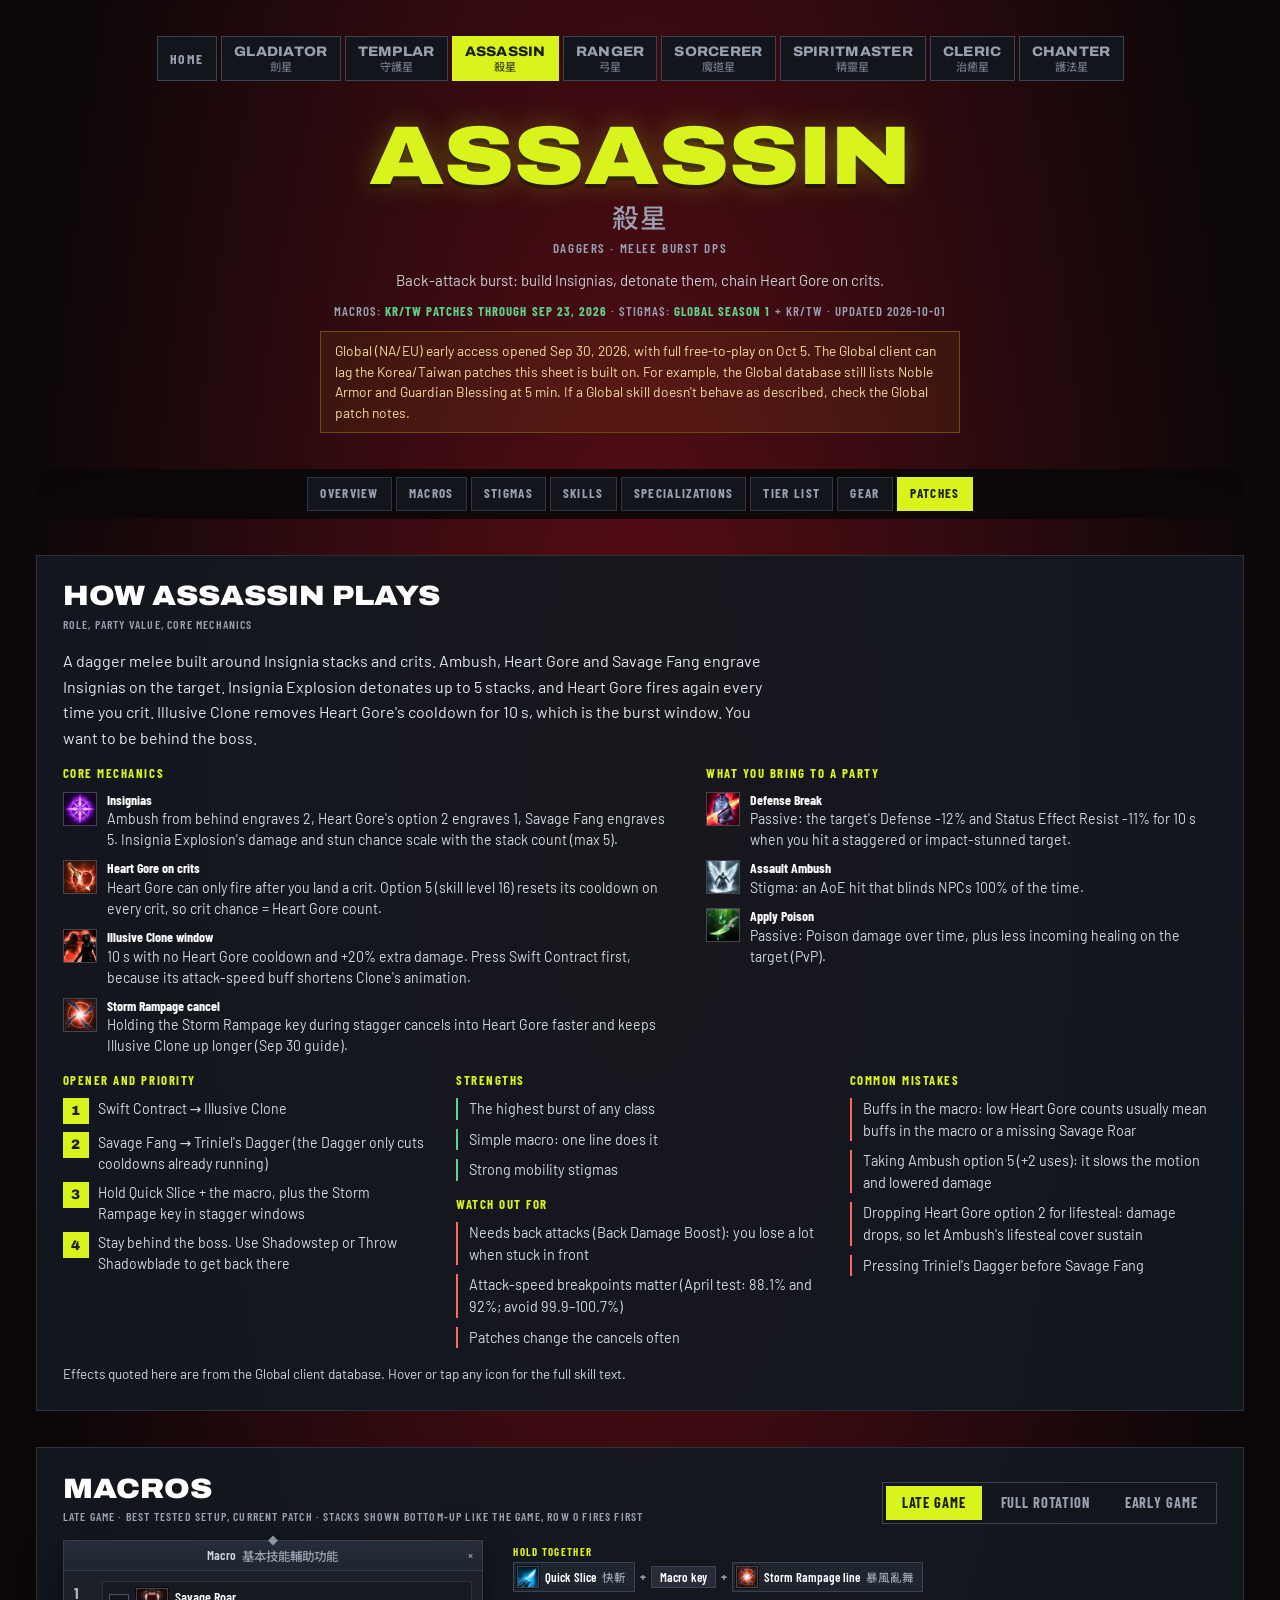
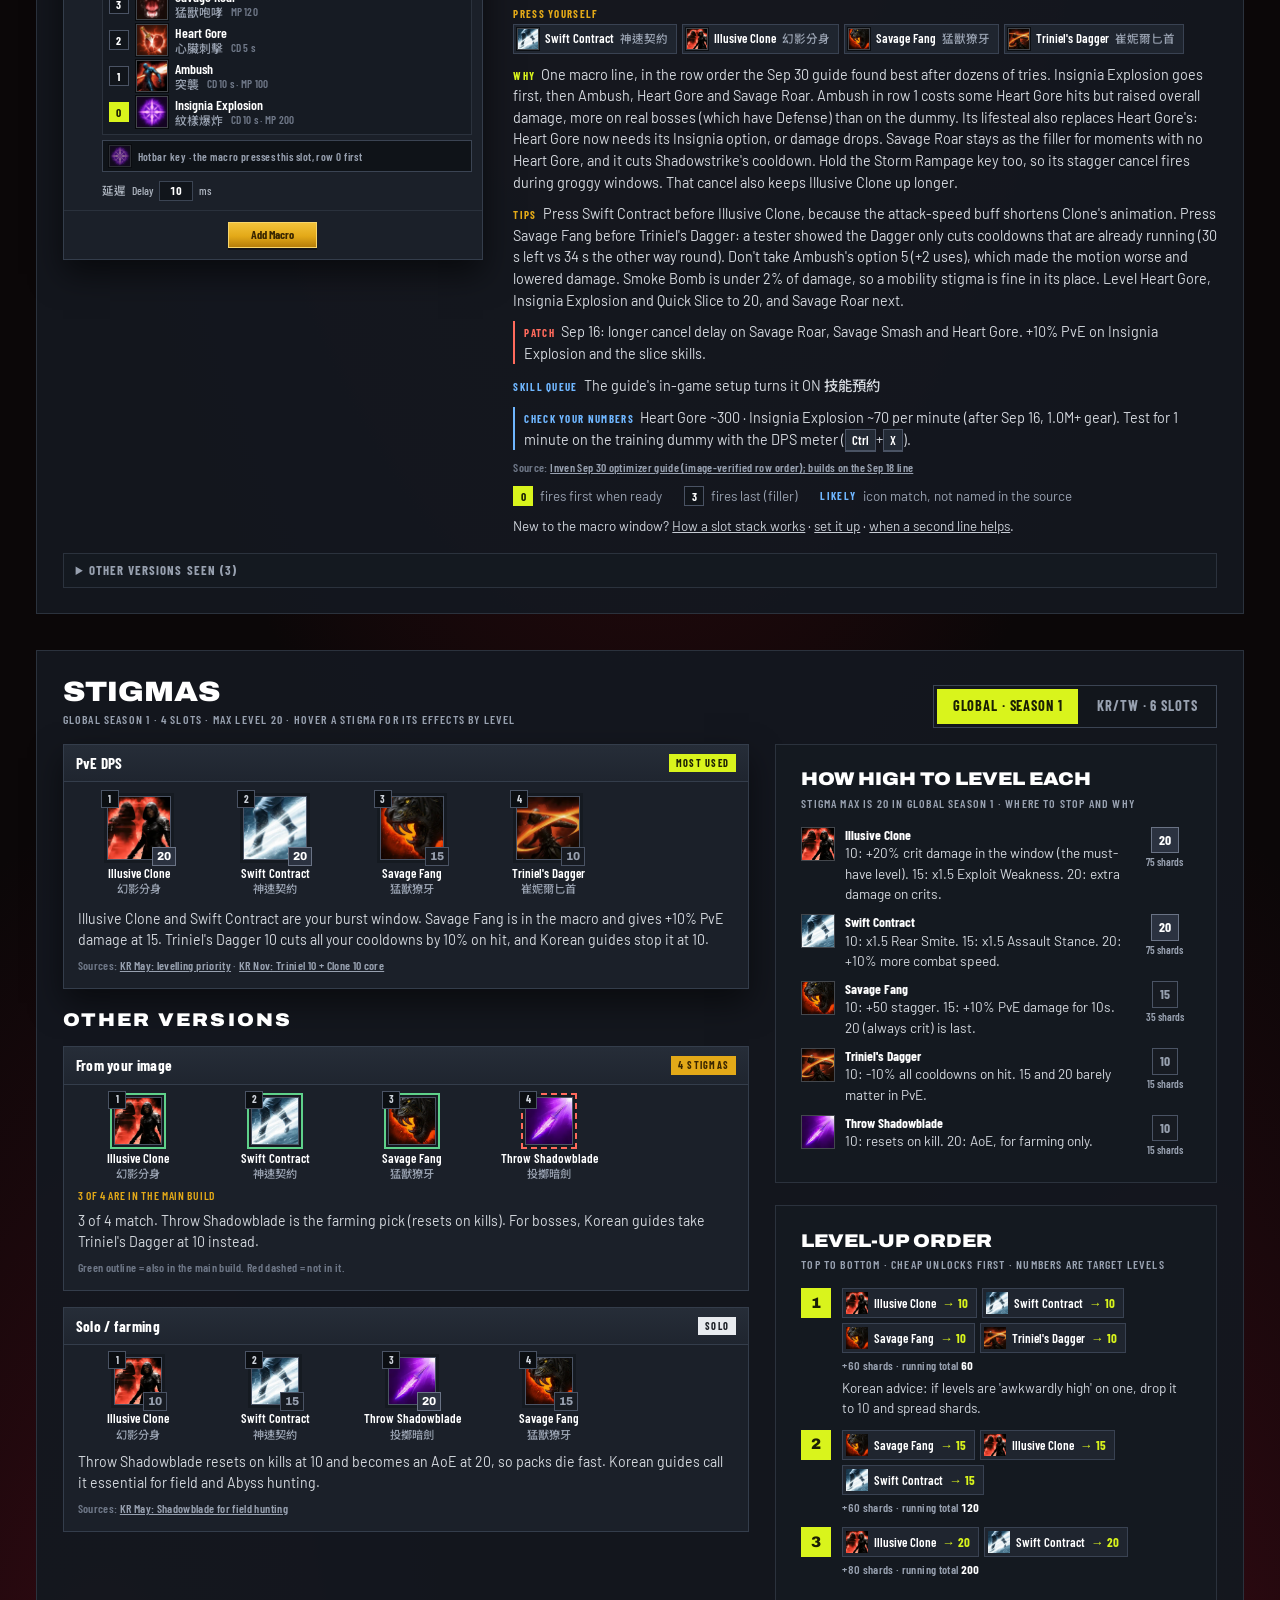
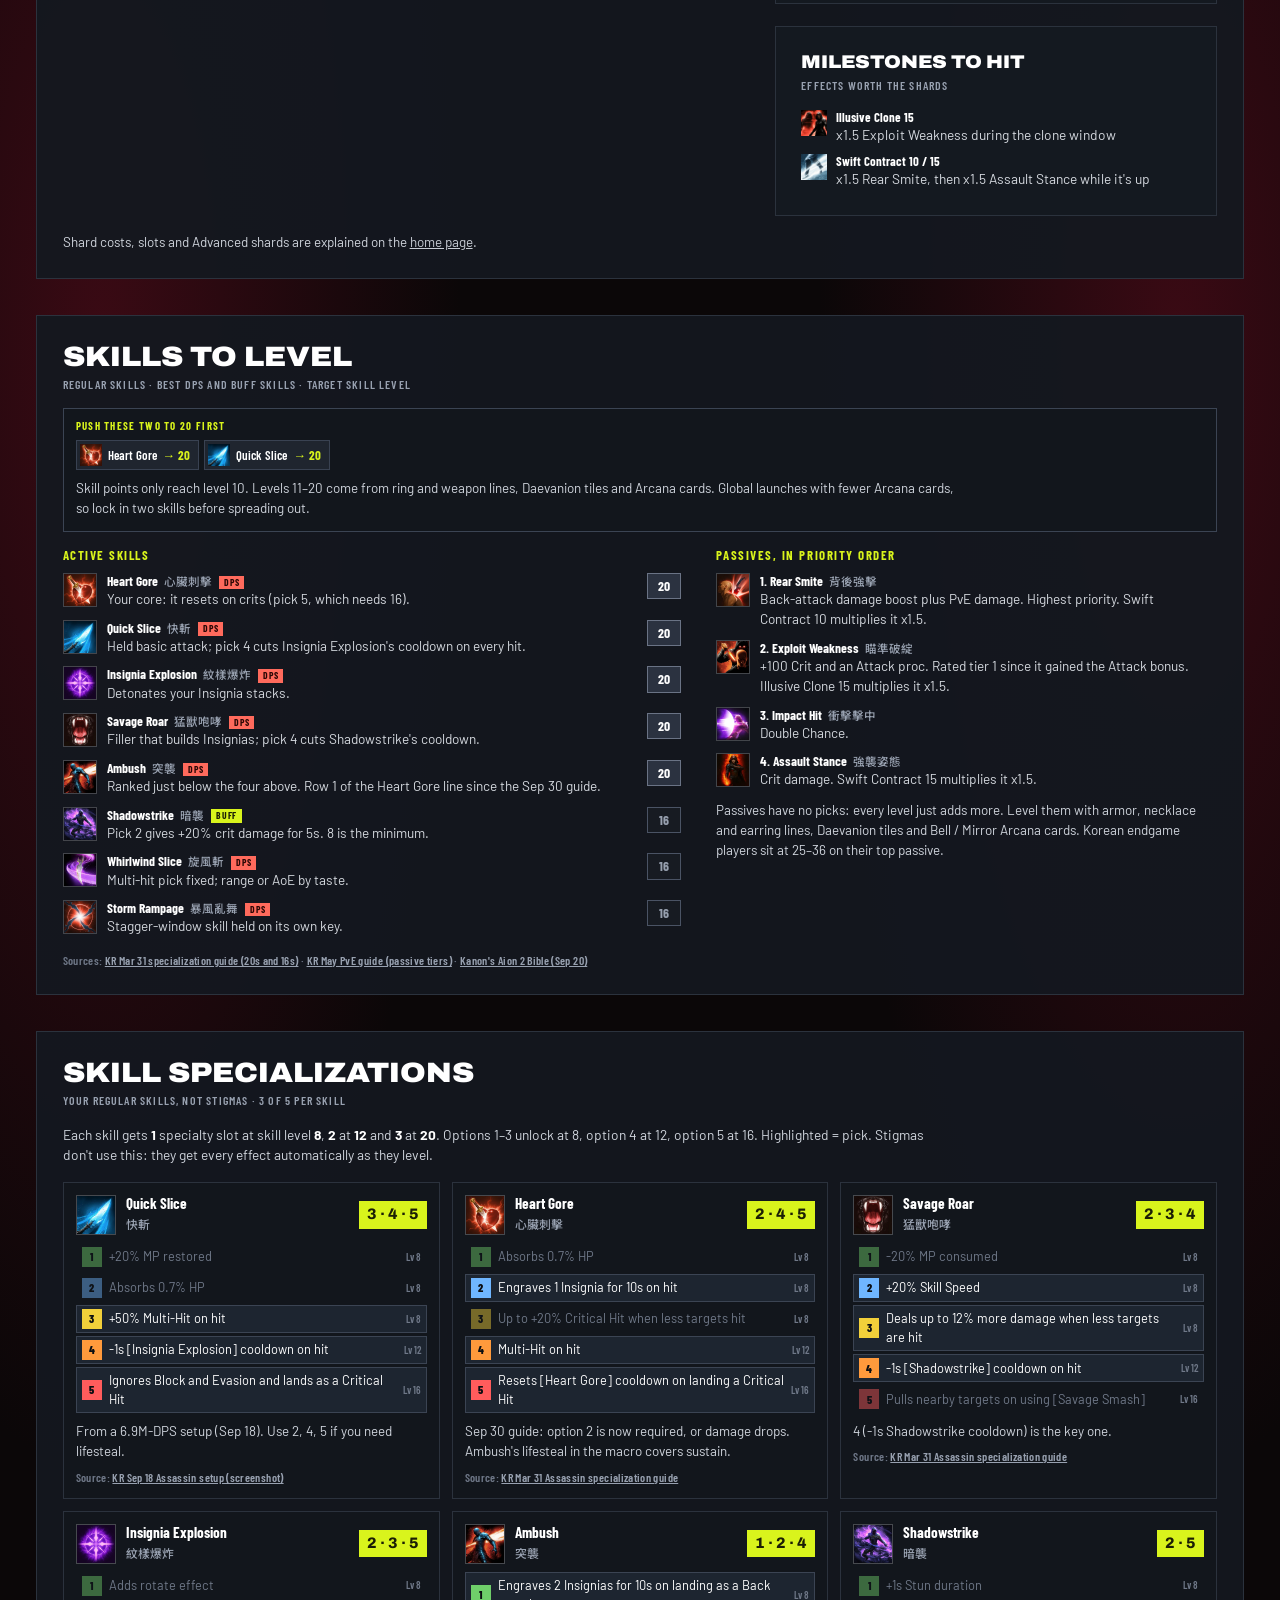
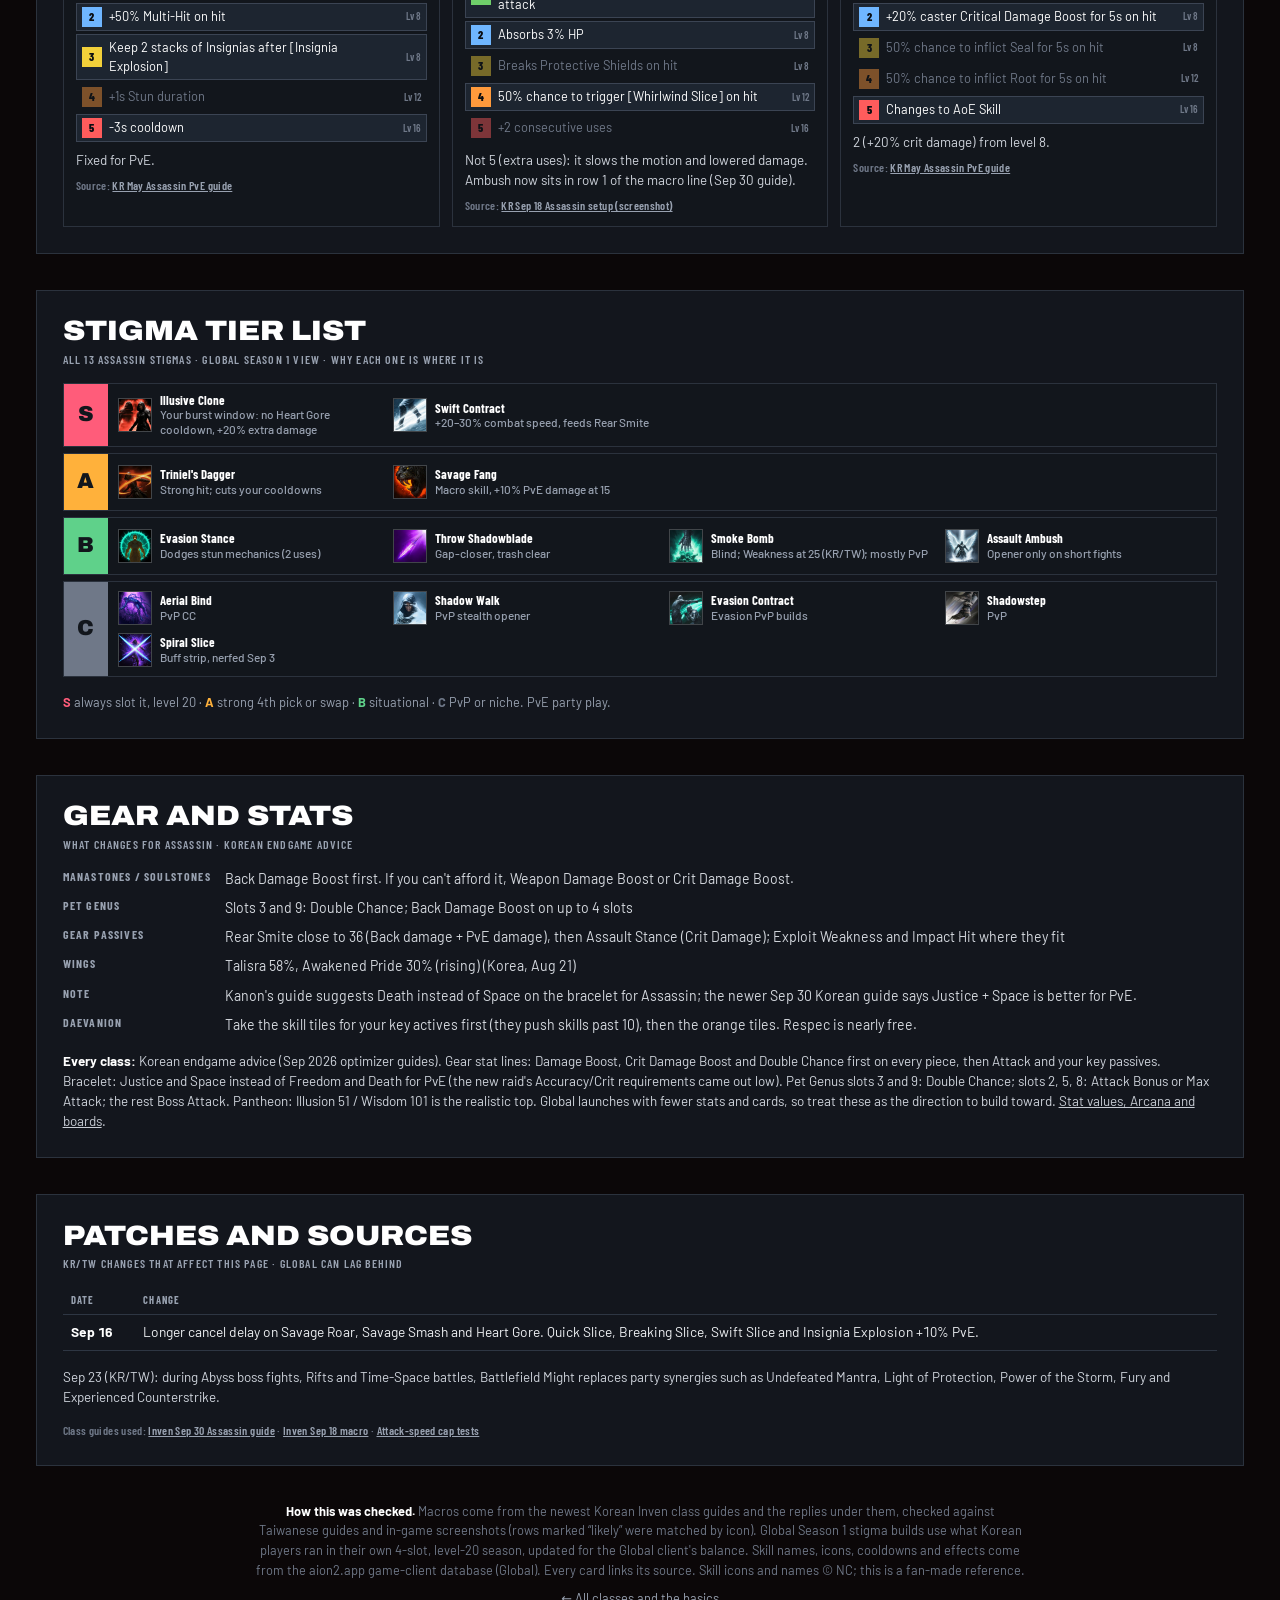
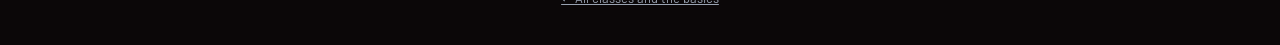
==== assassin.html @ 36719ab0 "One page per class; Sorcerer/Gladiator/Assassin macro rework - Replace the separate Macros and Stigm" ====
<!doctype html>
<html lang="en">
<head>
<meta charset="utf-8">
<meta name="viewport" content="width=device-width, initial-scale=1, viewport-fit=cover">
<title>Assassin · Aion 2 Class Guide</title>
<meta name="description" content="Aion 2 Assassin (殺星): Back-attack burst: build Insignias, detonate them, chain Heart Gore on crits. Macros, Global Season 1 stigmas, skill levels, specializations, gear and patches.">
<link rel="preconnect" href="https://fonts.googleapis.com">
<link rel="preconnect" href="https://fonts.gstatic.com" crossorigin>
<link rel="stylesheet" href="https://fonts.googleapis.com/css2?family=Archivo:wdth,wght@62..125,500..900&family=Barlow:wght@400;500;600;700&family=Barlow+Condensed:wght@500;600;700&family=Noto+Sans+TC:wght@500;700&display=swap">
<link rel="stylesheet" href="site.css">
</head>
<body data-class="assassin" data-mode="gl">
<div class="wrap">
<nav class="sitenav" aria-label="Classes">
  <a class="home" href="index.html">Home</a>
  <a href="gladiator.html">Gladiator<small>劍星</small></a>
  <a href="templar.html">Templar<small>守護星</small></a>
  <a href="assassin.html" aria-current="page">Assassin<small>殺星</small></a>
  <a href="ranger.html">Ranger<small>弓星</small></a>
  <a href="sorcerer.html">Sorcerer<small>魔道星</small></a>
  <a href="spiritmaster.html">Spiritmaster<small>精靈星</small></a>
  <a href="cleric.html">Cleric<small>治癒星</small></a>
  <a href="chanter.html">Chanter<small>護法星</small></a>
</nav>

<header>
  <h1 id="h1">Assassin<span class="tc">殺星</span></h1>
  <div class="role" id="role">Daggers · melee burst DPS</div>
  <p class="sub" id="glance">Back-attack burst: build Insignias, detonate them, chain Heart Gore on crits.</p>
  <div class="stamp" id="stamp"></div>
  <p class="notice" id="notice" hidden></p>
</header>

<nav class="secnav" id="secnav" aria-label="On this page">
  <a href="#overview">Overview</a>
  <a href="#macros">Macros</a>
  <a href="#stigmas">Stigmas</a>
  <a href="#skills">Skills</a>
  <a href="#specs">Specializations</a>
  <a href="#tiers">Tier list</a>
  <a href="#gear">Gear</a>
  <a href="#patches">Patches</a>
</nav>

<main id="view" style="display:grid;gap:clamp(22px,3vw,36px)"><p class="loading">Loading Assassin…</p></main>

<footer>
  <p><b style="color:#fff">How this was checked.</b> Macros come from the newest Korean Inven class guides and the replies under them, checked against Taiwanese guides and in-game screenshots (rows marked “likely” were matched by icon). Global Season 1 stigma builds use what Korean players ran in their own 4-slot, level-20 season, updated for the Global client's balance. Skill names, icons, cooldowns and effects come from the aion2.app game-client database (Global). Every card links its source. Skill icons and names © NC; this is a fan-made reference.</p>
  <p><a href="index.html">← All classes and the basics</a></p>
</footer>
</div>
<script src="class.js" charset="utf-8"></script>
</body>
</html>
---- site.css ----
/* Aion 2 Class Guides: shared styles for index.html (home) and the 8 class pages.
   Poster look: neon headline, dark panels, in-game macro / stigma windows. */
:root{
  --ink:#0b0708; --ember:#5a0d16;
  --panel:#1b2029; --panel-2:#232a35; --edge:#343d4b;
  --text:#eef0f3; --muted:#98a1b0; --dim:#6f7888;
  --neon:#d9f41c; --gold:#e3a918; --gold-2:#b67e0a;
  --warn:#ff6a5c; --ok:#5fd18a; --info:#6fb6ff;
  --t-s:#ff5c7a; --t-a:#ffb13b; --t-b:#5fd18a; --t-c:#6f7888;
  --f-display:"Archivo","Arial Black",Impact,sans-serif;
  --f-body:"Barlow","Segoe UI",system-ui,sans-serif;
  --f-ui:"Barlow Condensed","Arial Narrow",sans-serif;
  --f-tc:"Noto Sans TC","Microsoft JhengHei","PingFang TC",sans-serif;
  color-scheme:dark;
}
*{box-sizing:border-box}
html{scroll-padding-top:110px}
body{
  margin:0;
  background:
    radial-gradient(70% 40% at 50% 12%, var(--ember) 0%, transparent 70%),
    radial-gradient(40% 25% at 8% 55%, #3a0a14 0%, transparent 70%),
    radial-gradient(40% 25% at 92% 55%, #3a0a14 0%, transparent 70%),
    var(--ink);
  color:var(--text); font:15px/1.5 var(--f-body);
  padding-block:clamp(14px,3vw,36px); padding-inline:clamp(16px,3vw,36px); min-height:100vh;
}
.wrap{max-width:1400px;margin:0 auto;display:grid;gap:clamp(22px,3vw,36px)}
a{color:#c7ccd4} a:focus-visible,button:focus-visible{outline:2px solid var(--neon);outline-offset:2px}
.tc{font-family:var(--f-tc);font-weight:500}
p{margin:0}

/* ---------- site nav (Home + 8 classes) ---------- */
.sitenav{display:flex;flex-wrap:wrap;justify-content:center;gap:4px}
.sitenav a{display:grid;gap:2px;justify-items:center;text-decoration:none;padding:8px 12px;border:1px solid #3b4453;background:#12161c;color:var(--muted);font:800 .86rem/1 var(--f-display);font-stretch:108%;text-transform:uppercase;letter-spacing:.02em}
.sitenav a small{font:500 .7rem/1 var(--f-tc);color:var(--dim);text-transform:none;letter-spacing:0}
.sitenav a.home{font:700 .86rem/1 var(--f-ui);letter-spacing:.12em;justify-content:center;align-content:center}
.sitenav a[aria-current="page"]{background:var(--neon);color:#1b1f05;border-color:var(--neon)}
.sitenav a[aria-current="page"] small{color:#3d4510}
.sitenav a:hover:not([aria-current]){border-color:#6a7385;color:#fff}
@media (max-width:760px){
  .sitenav{flex-wrap:nowrap;justify-content:flex-start;overflow-x:auto;scrollbar-width:none;margin-inline:-4px;padding-inline:4px}
  .sitenav::-webkit-scrollbar{display:none}
  .sitenav a{flex:none;padding:8px 10px;font-size:.78rem}
  .sitenav a small{display:none}
}

/* ---------- header ---------- */
header{text-align:center;display:grid;gap:12px;justify-items:center}
h1{margin:0;font-family:var(--f-display);font-weight:900;font-stretch:118%;font-size:clamp(2.2rem,7vw,5.2rem);line-height:.95;color:var(--neon);text-transform:uppercase;text-wrap:balance;text-shadow:0 0 28px rgba(217,244,28,.28),0 4px 0 rgba(0,0,0,.55)}
h1 .tc{display:block;margin-top:8px;font-size:.32em;color:var(--muted);text-shadow:none;letter-spacing:.04em}
.sub{margin:0;color:#c9ced6;max-width:76ch;text-wrap:pretty}
.sub b{color:var(--text);font-weight:600}
.role{font:600 .82rem/1.2 var(--f-ui);letter-spacing:.12em;text-transform:uppercase;color:var(--muted)}
.stamp{font:600 .8rem/1.2 var(--f-ui);letter-spacing:.08em;color:var(--muted);text-transform:uppercase}
.stamp b{color:var(--ok)}
.notice{margin:0;max-width:80ch;padding:9px 14px;border:1px solid #6b4b12;background:rgba(227,169,24,.08);color:#f3dca0;font-size:.86rem;text-align:left}
.switch{display:inline-flex;flex-wrap:wrap;justify-content:center;border:1px solid #3b4453;background:#12161c;padding:3px;gap:3px}
.switch button{appearance:none;border:0;background:transparent;color:var(--muted);font:700 .9rem/1 var(--f-ui);letter-spacing:.06em;text-transform:uppercase;padding:10px 16px;cursor:pointer}
.switch button[aria-pressed="true"]{background:var(--neon);color:#1b1f05}

/* ---------- section nav (class pages) ---------- */
.secnav{position:sticky;top:0;z-index:20;display:flex;gap:4px;justify-content:center;flex-wrap:wrap;padding:8px 0;background:linear-gradient(rgba(11,7,8,.97),rgba(11,7,8,.9));backdrop-filter:blur(4px)}
.secnav a{font:700 .82rem/1 var(--f-ui);letter-spacing:.1em;text-transform:uppercase;text-decoration:none;color:var(--muted);padding:9px 12px;border:1px solid #2f3744;background:#12161c}
.secnav a.on{color:#1b1f05;background:var(--neon);border-color:var(--neon)}
.secnav a:hover:not(.on){color:#fff;border-color:#6a7385}
@media (max-width:760px){
  .secnav{flex-wrap:nowrap;justify-content:flex-start;overflow-x:auto;scrollbar-width:none}
  .secnav::-webkit-scrollbar{display:none}
  .secnav a{flex:none;padding:8px 10px;font-size:.74rem}
}

/* ---------- panels ---------- */
.panel{background:rgba(20,24,31,.94);border:1px solid #2b323d;padding:clamp(16px,2vw,26px);display:grid;gap:16px;align-content:start;min-width:0}
.panel h2,.panel h3{margin:0;font-family:var(--f-display);font-weight:900;font-stretch:112%;text-transform:uppercase;line-height:1.05;color:#fff;text-wrap:balance}
.panel h2{font-size:clamp(1.3rem,2.2vw,1.75rem)}
.panel h3{font-size:clamp(1rem,1.5vw,1.15rem)}
.panel h2 small,.panel h3 small{display:block;margin-top:6px;font:600 .74rem/1.3 var(--f-ui);letter-spacing:.1em;color:var(--muted);text-transform:uppercase}
.panel.inset{background:#141920}
.sec-h{display:flex;flex-wrap:wrap;align-items:end;justify-content:space-between;gap:10px 20px}
.k{display:inline-block;font:700 .68rem/1 var(--f-ui);letter-spacing:.12em;text-transform:uppercase;margin-right:6px;color:var(--neon)}
.k.gold{color:var(--gold)} .k.red{color:var(--warn)} .k.blue{color:var(--info)}
h4{margin:0;font:700 .8rem/1.2 var(--f-ui);letter-spacing:.12em;text-transform:uppercase;color:var(--neon)}
.src{font:600 .74rem/1.35 var(--f-ui);letter-spacing:.03em;color:var(--dim)}
.src a{color:var(--muted)}
.snote{margin:0;font-size:.84rem;color:#cfd4dc}
.loading,.err{text-align:center;color:var(--muted);padding:40px 0}
.err{color:var(--warn)}
kbd{font:600 .8rem/1 var(--f-ui);padding:2px 6px;border:1px solid #4a5364;border-bottom-width:2px;background:#232a35;color:#fff;white-space:nowrap}
.path{font:600 .88rem/1.35 var(--f-ui);color:var(--neon)}
ul.facts,ul.rules{margin:0;padding:0;list-style:none;display:grid;gap:9px}
ul.facts li,ul.rules li{padding-left:11px;border-left:2px solid #3a4352}
ul.facts li.warn,ul.rules li.no,ul.rules li.warn{border-left-color:var(--warn)}
ul.facts li.good,ul.rules li.yes{border-left-color:var(--ok)}
ul.facts b,ul.rules b{color:#fff}
.tbl-wrap{overflow-x:auto}
table{width:100%;border-collapse:collapse;font-size:.86rem;font-variant-numeric:tabular-nums}
th,td{text-align:left;padding:7px 8px;border-bottom:1px solid #2e3643;vertical-align:top}
th{font:700 .66rem/1.2 var(--f-ui);letter-spacing:.12em;text-transform:uppercase;color:var(--muted)}
td b{color:#fff}
.cols3{display:grid;grid-template-columns:repeat(3,minmax(0,1fr));gap:clamp(14px,2vw,26px)}
.cols2{display:grid;grid-template-columns:repeat(2,minmax(0,1fr));gap:clamp(14px,2vw,26px)}
@media (max-width:1100px){.cols3,.cols2{grid-template-columns:minmax(0,1fr)}}
.col{display:grid;gap:10px;align-content:start;min-width:0;font-size:.9rem;color:#d4d8de}
.col b{color:#fff}

/* ---------- icons, chips ---------- */
img.ic,.ic{width:32px;height:32px;border:1px solid rgba(255,255,255,.22);box-shadow:0 0 0 1px rgba(0,0,0,.6);background:#0d1117;object-fit:cover;display:block;flex:none}
.ic.sm{width:22px;height:22px}
.ic.none{background:#171b22;border-style:dashed;border-color:#3b4453;box-shadow:none}
.none{display:grid!important;place-items:center;background:#171b22;color:var(--muted);font:800 .9rem/1 var(--f-display)}
.chips,.crow{display:flex;flex-wrap:wrap;gap:5px;align-items:center}
.chip{display:inline-flex;align-items:center;gap:6px;padding:3px 8px 3px 3px;background:#1f252f;border:1px solid #394252;font:600 .8rem/1.1 var(--f-ui);color:#fff}
.chip img,.chip .none,.chip .ic{width:22px;height:22px;flex:none;font-size:.6rem}
.chip .tc{color:var(--muted);font-size:.72rem}
.chip.key{padding:3px 8px;background:#262d38}
.chip .to{color:var(--neon);font-weight:700}
.chip .to.a{color:var(--gold)}
.plus{color:var(--muted);font:700 .85rem/1 var(--f-ui)}

/* ---------- macro window (replica of the in-game window) ---------- */
.legend{display:flex;flex-wrap:wrap;gap:10px 22px;font-size:.84rem;color:var(--muted)}
.legend span{display:inline-flex;align-items:center;gap:7px}
.pr{display:inline-grid;place-items:center;width:20px;height:20px;border:1px solid #4a5364;font:700 .72rem/1 var(--f-ui);font-style:normal;color:#fff;background:#11151b;flex:none}
.pr.p0{background:var(--neon);color:#1b1f05;border-color:var(--neon)}
.mac{display:grid;grid-template-columns:minmax(300px,420px) minmax(0,1fr);gap:clamp(16px,2.4vw,32px);align-items:start}
@media (max-width:900px){.mac{grid-template-columns:minmax(0,1fr)}}
.mac-l{display:grid;gap:12px;min-width:0}
.mw{background:var(--panel);border:1px solid var(--edge);box-shadow:0 14px 30px rgba(0,0,0,.55);min-width:0}
.mw-top{position:relative;display:flex;align-items:center;justify-content:center;gap:6px;padding:8px;border-bottom:1px solid var(--edge);background:linear-gradient(#262d38,#1f252f);font:600 .82rem/1 var(--f-ui);color:#cfd4dc}
.mw-top::before{content:"";position:absolute;top:-4px;left:50%;width:7px;height:7px;background:#8b95a3;transform:translateX(-50%) rotate(45deg)}
.mw-top .tc{font-size:.78rem;color:var(--muted)}
.mw-top .x{position:absolute;right:9px;color:#8a93a1}
.rec{display:inline-block;font:700 .66rem/1 var(--f-ui);letter-spacing:.1em;text-transform:uppercase;color:#1b1f05;background:var(--gold);padding:3px 6px;margin-left:6px;vertical-align:middle}
.rec.full{background:var(--warn);color:#2a0705}
.entry{display:grid;grid-template-columns:20px minmax(0,1fr);gap:8px;padding:10px 10px 9px;border-bottom:1px solid #2a313c}
.entry .n{font:700 1rem/1 var(--f-ui);color:#aeb5c0;padding-top:4px}
.stackwrap{display:grid;gap:5px;min-width:0}
.stack{display:grid;gap:4px;padding:6px;background:#161b23;border:1px solid #2b323d;min-width:0}
.sk{display:grid;grid-template-columns:20px 32px minmax(0,1fr);gap:7px;align-items:center;min-width:0}
.sk .nm{font:600 .86rem/1.15 var(--f-ui);color:#fff;overflow-wrap:anywhere}
.sk .nm small{display:flex;flex-wrap:wrap;gap:0 8px;font:500 .74rem/1.2 var(--f-tc);color:var(--muted)}
.sk .cd{font:600 .7rem/1.3 var(--f-ui);color:var(--dim);letter-spacing:.02em}
.sk.empty .nm{color:var(--dim);font-weight:500}
.flag{font:700 .6rem/1 var(--f-ui);letter-spacing:.08em;color:var(--info);text-transform:uppercase;margin-left:4px}
.keyrow{display:flex;align-items:center;gap:7px;padding:4px 6px;background:#0f1318;border:1px solid #3b4453;font:600 .7rem/1.2 var(--f-ui);letter-spacing:.04em;color:var(--muted)}
.keyrow .ic{opacity:.55}
.keyrow.again{padding:7px 8px;background:#161b23;border-color:#2b323d;color:#cfd4dc;font-size:.78rem}
.keyrow.again .ic{opacity:1}
.keyrow.again b{color:#fff}
.delay{display:flex;align-items:center;gap:6px;margin-top:4px;font:500 .72rem/1 var(--f-ui);color:#aeb5c0}
.delay b{display:inline-block;min-width:34px;padding:3px 4px;background:#11151b;border:1px solid #3b4453;color:#fff;text-align:center;font-variant-numeric:tabular-nums}
.add{margin:11px auto;display:block;width:max-content;padding:6px 22px;background:linear-gradient(#f2c23a,var(--gold) 55%,var(--gold-2));color:#3a2600;font:700 .74rem/1 var(--f-ui);border:1px solid #f7d56b;box-shadow:0 2px 0 rgba(0,0,0,.4)}
.keys{display:grid;gap:8px;padding:10px;background:rgba(15,19,24,.9);border:1px solid #2b323d}
.keys-h{font:700 .72rem/1 var(--f-ui);letter-spacing:.12em;text-transform:uppercase;color:var(--muted)}
.extra{display:grid;gap:6px}
.notes{display:grid;gap:10px;font-size:.9rem;line-height:1.5;color:#d4d8de;align-content:start;min-width:0}
.notes .loss,.notes .patch{border-left:2px solid var(--warn);padding-left:9px}
.notes .check{border-left:2px solid var(--info);padding-left:9px}
details{border:1px solid #2b323d;background:#141920}
details summary{cursor:pointer;padding:9px 12px;font:700 .8rem/1.2 var(--f-ui);letter-spacing:.08em;text-transform:uppercase;color:var(--muted)}
details[open] summary{border-bottom:1px solid #2b323d}
details .inner{padding:12px;display:grid;gap:16px;font-size:.86rem;color:#cfd4dc}
.alts{display:grid;grid-template-columns:repeat(auto-fill,minmax(320px,1fr));gap:18px}
.alt{display:grid;gap:8px;align-content:start}
.alt>b{font:700 .92rem/1.2 var(--f-ui);color:#fff}
.alt p{color:#cfd4dc}
.alt .mw{box-shadow:none}

/* ---------- class overview ---------- */
.ov{display:grid;grid-template-columns:minmax(0,1.2fr) minmax(0,1fr);gap:clamp(16px,2.4vw,30px)}
@media (max-width:1000px){.ov{grid-template-columns:minmax(0,1fr)}}
.ov-sum{font-size:1rem;line-height:1.6;color:#e2e5ea;max-width:80ch}
ul.brings,ul.core{margin:0;padding:0;list-style:none;display:grid;gap:10px}
ul.brings li,ul.core li{display:grid;grid-template-columns:34px minmax(0,1fr);gap:10px;align-items:start;font-size:.88rem;color:#d4d8de}
ul.brings img,ul.brings .none,ul.core img,ul.core .none{width:34px;height:34px;border:1px solid rgba(255,255,255,.2)}
ul.brings b,ul.core b{display:block;font:700 .86rem/1.2 var(--f-ui);color:#fff}
ol.open{margin:0;padding:0;list-style:none;display:grid;gap:8px;counter-reset:o}
ol.open li{display:grid;grid-template-columns:26px minmax(0,1fr);gap:9px;counter-increment:o;font-size:.88rem;color:#d4d8de;align-items:start}
ol.open li::before{content:counter(o);display:grid;place-items:center;width:26px;height:26px;background:var(--neon);color:#1b1f05;font:900 .85rem/1 var(--f-display)}
.pros{display:grid;grid-template-columns:repeat(2,minmax(0,1fr));gap:12px}
@media (max-width:620px){.pros{grid-template-columns:minmax(0,1fr)}}
.gear dl{margin:0;display:grid;grid-template-columns:max-content minmax(0,1fr);gap:8px 14px;font-size:.88rem}
.gear dt{font:700 .74rem/1.4 var(--f-ui);letter-spacing:.1em;text-transform:uppercase;color:var(--muted)}
.gear dd{margin:0;color:#d4d8de}
@media (max-width:620px){.gear dl{grid-template-columns:minmax(0,1fr)}.gear dd{margin-bottom:6px}}

/* ---------- stigma window ---------- */
.cls-grid{display:grid;grid-template-columns:minmax(0,1.55fr) minmax(0,1fr);gap:clamp(16px,2vw,26px);align-items:start}
@media (max-width:1100px){.cls-grid{grid-template-columns:minmax(0,1fr)}}
.stk{display:grid;gap:clamp(16px,2vw,22px);min-width:0}
.sw{background:var(--panel);border:1px solid var(--edge);box-shadow:0 14px 30px rgba(0,0,0,.5)}
.sw-top{position:relative;display:flex;align-items:center;justify-content:space-between;gap:10px;padding:9px 12px;border-bottom:1px solid var(--edge);background:linear-gradient(#262d38,#1f252f)}
.sw-title{font:700 .95rem/1.1 var(--f-ui);color:#fff;letter-spacing:.02em}
.tag{font:700 .64rem/1 var(--f-ui);letter-spacing:.12em;text-transform:uppercase;padding:4px 7px;background:#2c3441;color:#cfd4dc;white-space:nowrap}
.tag.main{background:var(--neon);color:#1b1f05}
.tag.tank{background:#6fb6ff;color:#06203a}
.tag.heal{background:var(--ok);color:#06240f}
.tag.raid{background:var(--warn);color:#2a0705}
.tag.pvp{background:#b18cff;color:#1d0d3a}
.tag.solo{background:#e8ebef;color:#1b1f25}
.tag.img{background:var(--gold);color:#3a2600}
.slots{display:grid;grid-template-columns:repeat(6,minmax(0,1fr));gap:10px;padding:14px 12px 12px}
.sw.small .slots{gap:8px;padding:12px 10px 10px}
.slots.n4{grid-template-columns:repeat(4,minmax(0,1fr));max-width:560px}
.slots.n5{grid-template-columns:repeat(5,minmax(0,1fr))}
@media (max-width:620px){.slots{grid-template-columns:repeat(3,minmax(0,1fr))}.slots.n4{grid-template-columns:repeat(4,minmax(0,1fr))}.slots.n5{grid-template-columns:repeat(3,minmax(0,1fr))}}
.slot{position:relative;display:grid;justify-items:center;gap:6px;text-align:center;min-width:0}
.slot .frame{position:relative;width:100%;max-width:64px;aspect-ratio:1;border:1px solid #4a5364;background:#0d1117;box-shadow:inset 0 0 0 1px rgba(0,0,0,.6),0 0 0 3px #151a21}
.sw.small .slot .frame{max-width:48px}
.slot .frame img,.slot .frame .none{display:block;width:100%;height:100%;object-fit:cover}
.slot .no{position:absolute;top:-7px;left:-7px;width:18px;height:18px;display:grid;place-items:center;background:#0b0e12;border:1px solid #4a5364;font:700 .66rem/1 var(--f-ui);font-style:normal;color:#cfd4dc}
.lvb{position:absolute;right:-6px;bottom:-7px;min-width:24px;padding:3px 4px;font:800 .72rem/1 var(--f-display);text-align:center;background:#232a35;color:#fff;border:1px solid #4a5364}
.lvb.l25{background:linear-gradient(#f2c23a,var(--gold) 55%,var(--gold-2));color:#2c1c00;border-color:#f7d56b}
.lvb.l2x{background:#3a3217;color:#f3dca0;border-color:#8a7426}
.lvb.l20{background:#2b3240;color:#fff;border-color:#6a7385}
.lvb.lo{background:#171b22;color:var(--muted)}
.slot .nm{font:600 .8rem/1.12 var(--f-ui);color:#fff;overflow-wrap:break-word;hyphens:auto;max-width:100%}
.slot .nm small{display:block;margin-top:2px;font:500 .7rem/1.2 var(--f-tc);color:var(--muted)}
.sw-body{padding:0 14px 14px;display:grid;gap:8px;font-size:.88rem;color:#d4d8de}
.variants{display:grid;gap:clamp(12px,1.6vw,16px)}
.vh{margin:4px 0 -4px;font:700 .8rem/1.2 var(--f-ui);letter-spacing:.12em;text-transform:uppercase;color:var(--muted)}
.variants .sw{box-shadow:none}
.match{font:600 .72rem/1 var(--f-ui);letter-spacing:.06em;text-transform:uppercase}
.slot.miss .frame{outline:2px dashed var(--warn);outline-offset:2px}
.slot.hit .frame{outline:2px solid var(--ok);outline-offset:2px}
body[data-mode="gl"] .kr-only,body[data-mode="kr"] .gl-only{display:none}

/* level-up order */
ol.prio{margin:0;padding:0;list-style:none;display:grid;gap:12px;counter-reset:p}
ol.prio li{display:grid;grid-template-columns:30px minmax(0,1fr);gap:11px;counter-increment:p}
ol.prio li::before{content:counter(p);display:grid;place-items:center;width:30px;height:30px;background:var(--neon);color:#1b1f05;font:900 .95rem/1 var(--f-display)}
ol.prio li.adv::before{background:var(--gold);color:#2c1c00}
.cost{margin-top:5px;font:600 .74rem/1.3 var(--f-ui);letter-spacing:.03em;color:var(--muted);font-variant-numeric:tabular-nums}
.cost b{color:#fff}
.pnote{margin:4px 0 0;font-size:.84rem;color:#cfd4dc}
ul.ms{margin:0;padding:0;list-style:none;display:grid;gap:8px}
ul.ms li{display:grid;grid-template-columns:26px minmax(0,1fr);gap:9px;align-items:start;font-size:.86rem;color:#d4d8de}
ul.ms img,ul.ms .none{width:26px;height:26px}
ul.ms b{display:block;font:700 .8rem/1.2 var(--f-ui);color:#fff}
ul.lvl{margin:0;padding:0;list-style:none;display:grid;gap:10px}
ul.lvl li{display:grid;grid-template-columns:34px minmax(0,1fr) auto;gap:10px;align-items:start;font-size:.85rem;color:#d4d8de}
ul.lvl img,ul.lvl .none{width:34px;height:34px;border:1px solid rgba(255,255,255,.2)}
ul.lvl b{display:block;font:700 .84rem/1.2 var(--f-ui);color:#fff}
ul.lvl .lt{display:grid;justify-items:center;gap:4px;min-width:52px}
ul.lvl .lt .lvb{position:static;font-size:.85rem;padding:4px 7px}
ul.lvl .lt small{font:600 .68rem/1 var(--f-ui);color:var(--muted);white-space:nowrap}

/* tier list */
.tiers{display:grid;gap:6px}
.tier{display:grid;grid-template-columns:44px minmax(0,1fr);background:#12161c;border:1px solid #2b323d;min-height:58px}
.tier>b{display:grid;place-items:center;font:900 1.35rem/1 var(--f-display);color:#12161c}
.tier.S>b{background:var(--t-s)} .tier.A>b{background:var(--t-a)} .tier.B>b{background:var(--t-b)} .tier.C>b{background:var(--t-c)}
.tier .items{display:grid;grid-template-columns:repeat(auto-fill,minmax(250px,1fr));gap:8px 14px;padding:9px 10px}
.ti{display:grid;grid-template-columns:34px minmax(0,1fr);gap:8px;align-items:center}
.ti img,.ti .none{width:34px;height:34px;border:1px solid rgba(255,255,255,.2)}
.ti .t{font:700 .8rem/1.1 var(--f-ui);color:#fff}
.ti .t small{display:block;font:500 .74rem/1.25 var(--f-body);color:var(--muted)}
.tier-key{font-size:.8rem;color:var(--muted);margin:0}

/* specializations */
.spec-rule{margin:0;font-size:.86rem;color:#cfd4dc;max-width:110ch}
.spec-rule b{color:#fff}
.specs{display:grid;grid-template-columns:repeat(auto-fill,minmax(320px,1fr));gap:12px}
.spec{background:#12161c;border:1px solid #2b323d;padding:12px;display:grid;gap:8px;align-content:start}
.spec-h{display:grid;grid-template-columns:40px minmax(0,1fr) auto;gap:10px;align-items:center}
.spec-h img,.spec-h .none{width:40px;height:40px;border:1px solid rgba(255,255,255,.22)}
.spec-h b{display:block;font:700 .95rem/1.1 var(--f-ui);color:#fff}
.spec-h small{font:500 .74rem/1.2 var(--f-tc);color:var(--muted)}
.spec-h .pick{font:800 .95rem/1 var(--f-display);color:#1b1f05;background:var(--neon);padding:6px 8px;white-space:nowrap}
ol.opts{margin:0;padding:0;list-style:none;display:grid;gap:3px}
ol.opts li{display:grid;grid-template-columns:20px minmax(0,1fr) auto;gap:7px;align-items:center;font-size:.8rem;color:var(--dim);padding:3px 5px;border:1px solid transparent}
ol.opts li i{display:grid;place-items:center;width:20px;height:20px;font:800 .72rem/1 var(--f-ui);font-style:normal;color:#0b0e12;opacity:.45}
ol.opts li small{font:600 .66rem/1 var(--f-ui);color:var(--dim)}
ol.opts li.on{color:#fff;background:#1d2530;border-color:#3b4453}
ol.opts li.on i{opacity:1}
ol.opts li.o1 i{background:#6fcf6a} ol.opts li.o2 i{background:#6fb6ff} ol.opts li.o3 i{background:#f2d03a} ol.opts li.o4 i{background:#ff9a3c} ol.opts li.o5 i{background:#ff5c5c}
.u20{margin:0;font-size:.8rem;color:var(--muted)} .u20 b{color:#fff}

/* skills to level */
.first2{display:grid;gap:8px;padding:12px;border:1px solid #3b4453;background:#12161c}
.first2 p{font-size:.84rem;color:#cfd4dc;max-width:110ch}
.skl-grid{display:grid;grid-template-columns:minmax(0,1.25fr) minmax(0,1fr);gap:clamp(14px,2vw,26px)}
@media (max-width:1000px){.skl-grid{grid-template-columns:minmax(0,1fr)}}
.sh{margin:0 0 10px}
ul.skl b small{display:inline;margin-left:6px;font:500 .72rem/1.2 var(--f-tc);color:var(--muted)}
ul.skl .lt .lvb{min-width:34px}
.rt{display:inline-block;margin-left:7px;padding:2px 5px;font:700 .6rem/1 var(--f-ui);letter-spacing:.1em;text-transform:uppercase;font-style:normal;vertical-align:middle;background:#2c3441;color:#cfd4dc}
.rt.t-dps{background:var(--warn);color:#2a0705} .rt.t-buff{background:var(--neon);color:#1b1f05} .rt.t-heal{background:var(--ok);color:#06240f} .rt.t-deb{background:#b18cff;color:#1d0d3a}

/* ---------- hover / tap card ---------- */
[data-skn],[data-sk]{cursor:help}
[data-skn]:focus-visible,[data-sk]:focus-visible{outline:2px solid var(--neon);outline-offset:1px}
.skilltip{position:fixed;z-index:50;width:min(360px,calc(100vw - 20px));max-height:calc(100vh - 20px);overflow:auto;background:#10141b;border:1px solid #4a5364;box-shadow:0 18px 40px rgba(0,0,0,.7);padding:12px 13px;display:grid;gap:8px;font-size:.84rem;line-height:1.45;color:#d4d8de;pointer-events:none}
.skilltip[hidden]{display:none}
.tt-head{display:flex;gap:10px;align-items:center}
.tt-head img{width:44px;height:44px;border:1px solid rgba(255,255,255,.25)}
.tt-name{font:700 1rem/1.1 var(--f-ui);color:#fff}
.tt-sub{font:500 .76rem/1.3 var(--f-tc);color:var(--muted)}
.tt-facts{display:flex;flex-wrap:wrap;gap:4px}
.tt-facts span{font:600 .72rem/1 var(--f-ui);letter-spacing:.03em;padding:4px 6px;background:#1f252f;border:1px solid #394252;color:#e8ebef}
.tt-desc{margin:0;white-space:pre-line}
.tt-spec-h{font:700 .68rem/1 var(--f-ui);letter-spacing:.12em;text-transform:uppercase;color:var(--neon)}
.tt-specs{margin:0;padding:0;list-style:none;display:grid;gap:3px}
.tt-specs li{display:grid;grid-template-columns:26px minmax(0,1fr);gap:6px}
.tt-specs b{font:700 .72rem/1.5 var(--f-ui);color:#1b1f05;background:var(--neon);text-align:center;height:18px}
.tt-specs li.s25 b{background:var(--gold)}
.tt-note{margin:0;padding-left:8px;border-left:2px solid var(--warn);color:#f1c9c4}
.tt-foot{margin:0;font-size:.72rem;color:var(--dim)}

/* ---------- home ---------- */
.cards{display:grid;grid-template-columns:repeat(4,minmax(0,1fr));gap:clamp(12px,1.6vw,18px)}
@media (max-width:1180px){.cards{grid-template-columns:repeat(2,minmax(0,1fr))}}
@media (max-width:600px){.cards{grid-template-columns:minmax(0,1fr)}}
.card{position:relative;display:grid;gap:10px;align-content:start;padding:16px;background:rgba(20,24,31,.94);border:1px solid #2b323d;text-decoration:none;color:inherit;transition:border-color .15s,transform .15s}
.card:hover{border-color:var(--neon);transform:translateY(-2px)}
.card h2{margin:0;font-family:var(--f-display);font-weight:900;font-stretch:108%;font-size:clamp(1.3rem,1.8vw,1.75rem);line-height:1;text-transform:uppercase;color:#fff}
.card h2 .tc{display:inline-block;font-size:.5em;color:var(--muted);margin-left:6px;vertical-align:middle}
.card p{font-size:.88rem;color:#cfd4dc}
.card .mini{display:flex;gap:4px;align-items:center;flex-wrap:wrap}
.card .mini img,.card .mini .none{width:30px;height:30px;border:1px solid rgba(255,255,255,.2)}
.card .mini span{font:700 .64rem/1 var(--f-ui);letter-spacing:.1em;text-transform:uppercase;color:var(--muted);margin-right:4px;min-width:70px}
.card .go{font:700 .76rem/1 var(--f-ui);letter-spacing:.12em;text-transform:uppercase;color:var(--neon)}
ol.steps{margin:0;padding:0;list-style:none;display:grid;gap:12px;counter-reset:s}
ol.steps li{display:grid;grid-template-columns:30px minmax(0,1fr);gap:11px;counter-increment:s;font-size:.9rem;color:#d4d8de}
ol.steps li::before{content:counter(s);display:grid;place-items:center;width:30px;height:30px;background:var(--neon);color:#1b1f05;font:900 .95rem/1 var(--f-display)}
ol.steps b{color:#fff}
.demo{display:grid;grid-template-columns:auto minmax(0,1fr);gap:14px;align-items:center}
.demo-col{display:grid;gap:4px}
.demo-col .row{display:flex;align-items:center;gap:6px;font:600 .8rem/1 var(--f-ui);color:#cfd4dc}
.demo-col .cell{width:34px;height:34px;border:1px solid #3b4453;background:#1e242d;display:grid;place-items:center}
.demo-col .cell .ic{width:30px;height:30px}
.demo-col .hot{border-color:#6a7385;background:#0f1318}
ol.why2{margin:0;padding-left:20px;display:grid;gap:8px}
.bars{display:grid;gap:6px;padding:10px;background:#12161c;border:1px solid #2b323d}
.bar-row{display:grid;grid-template-columns:70px minmax(0,1fr) 48px;align-items:center;gap:8px;font:600 .8rem/1 var(--f-ui);color:#cfd4dc}
.bar{height:14px;background:#1f252f}
.bar i{display:block;height:100%;background:var(--neon)}
.bar-row b{text-align:right;font-variant-numeric:tabular-nums}
.cap{margin:2px 0 0;font-size:.78rem;color:var(--muted)}
.ladder{display:grid;grid-template-columns:repeat(25,minmax(0,1fr));gap:2px;align-items:end;padding:10px 8px 6px;background:#12161c;border:1px solid #2b323d}
.ladder .lv{display:grid;gap:3px;justify-items:center;font:600 .62rem/1 var(--f-ui);color:var(--dim)}
.ladder .lv i{display:block;width:100%;background:#3b4453}
.ladder .lv.t1 i{height:6px} .ladder .lv.t2 i{height:12px} .ladder .lv.t4 i{height:24px} .ladder .lv.t8 i{height:48px}
.ladder .lv.adv i{height:10px;background:var(--gold)}
.ladder .lv.unlock i{background:var(--neon)}
.ladder .lv.unlock.adv i{background:#fff2b8}
.ladder .lv.unlock span{color:#fff}
.lad-key{display:flex;flex-wrap:wrap;gap:6px 16px;font:600 .74rem/1.2 var(--f-ui);color:var(--muted)}
.lad-key span{display:inline-flex;gap:6px;align-items:center}
.lad-key i{width:10px;height:10px;display:inline-block}
ul.changelog{margin:0;padding:0;list-style:none;display:grid;gap:8px;font-size:.86rem;color:#cfd4dc}
ul.changelog b{color:#fff;font:700 .8rem/1.2 var(--f-ui);margin-right:6px;font-variant-numeric:tabular-nums}
footer{font-size:.8rem;color:var(--dim);display:grid;gap:8px;max-width:110ch;margin:0 auto;text-align:center;line-height:1.55}
footer a{color:var(--muted)}
@media (prefers-reduced-motion:reduce){*{transition:none!important}}
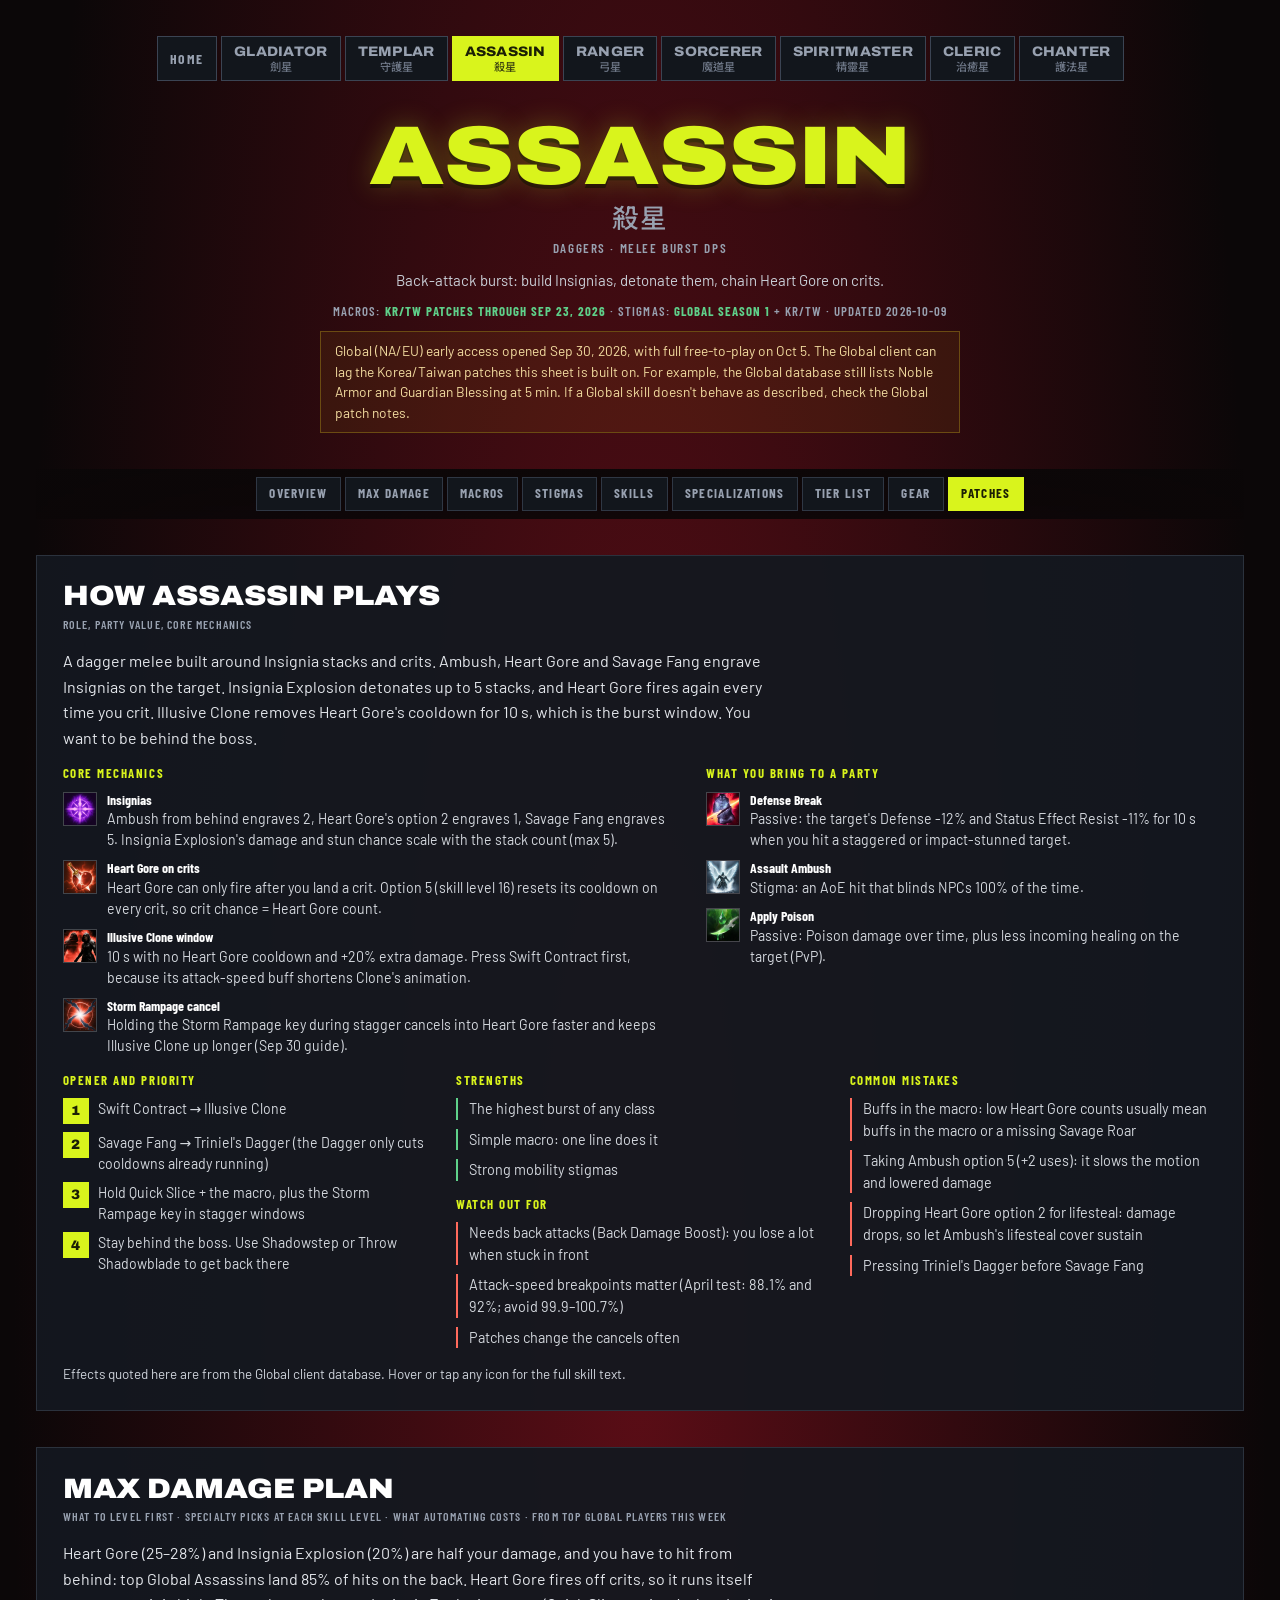
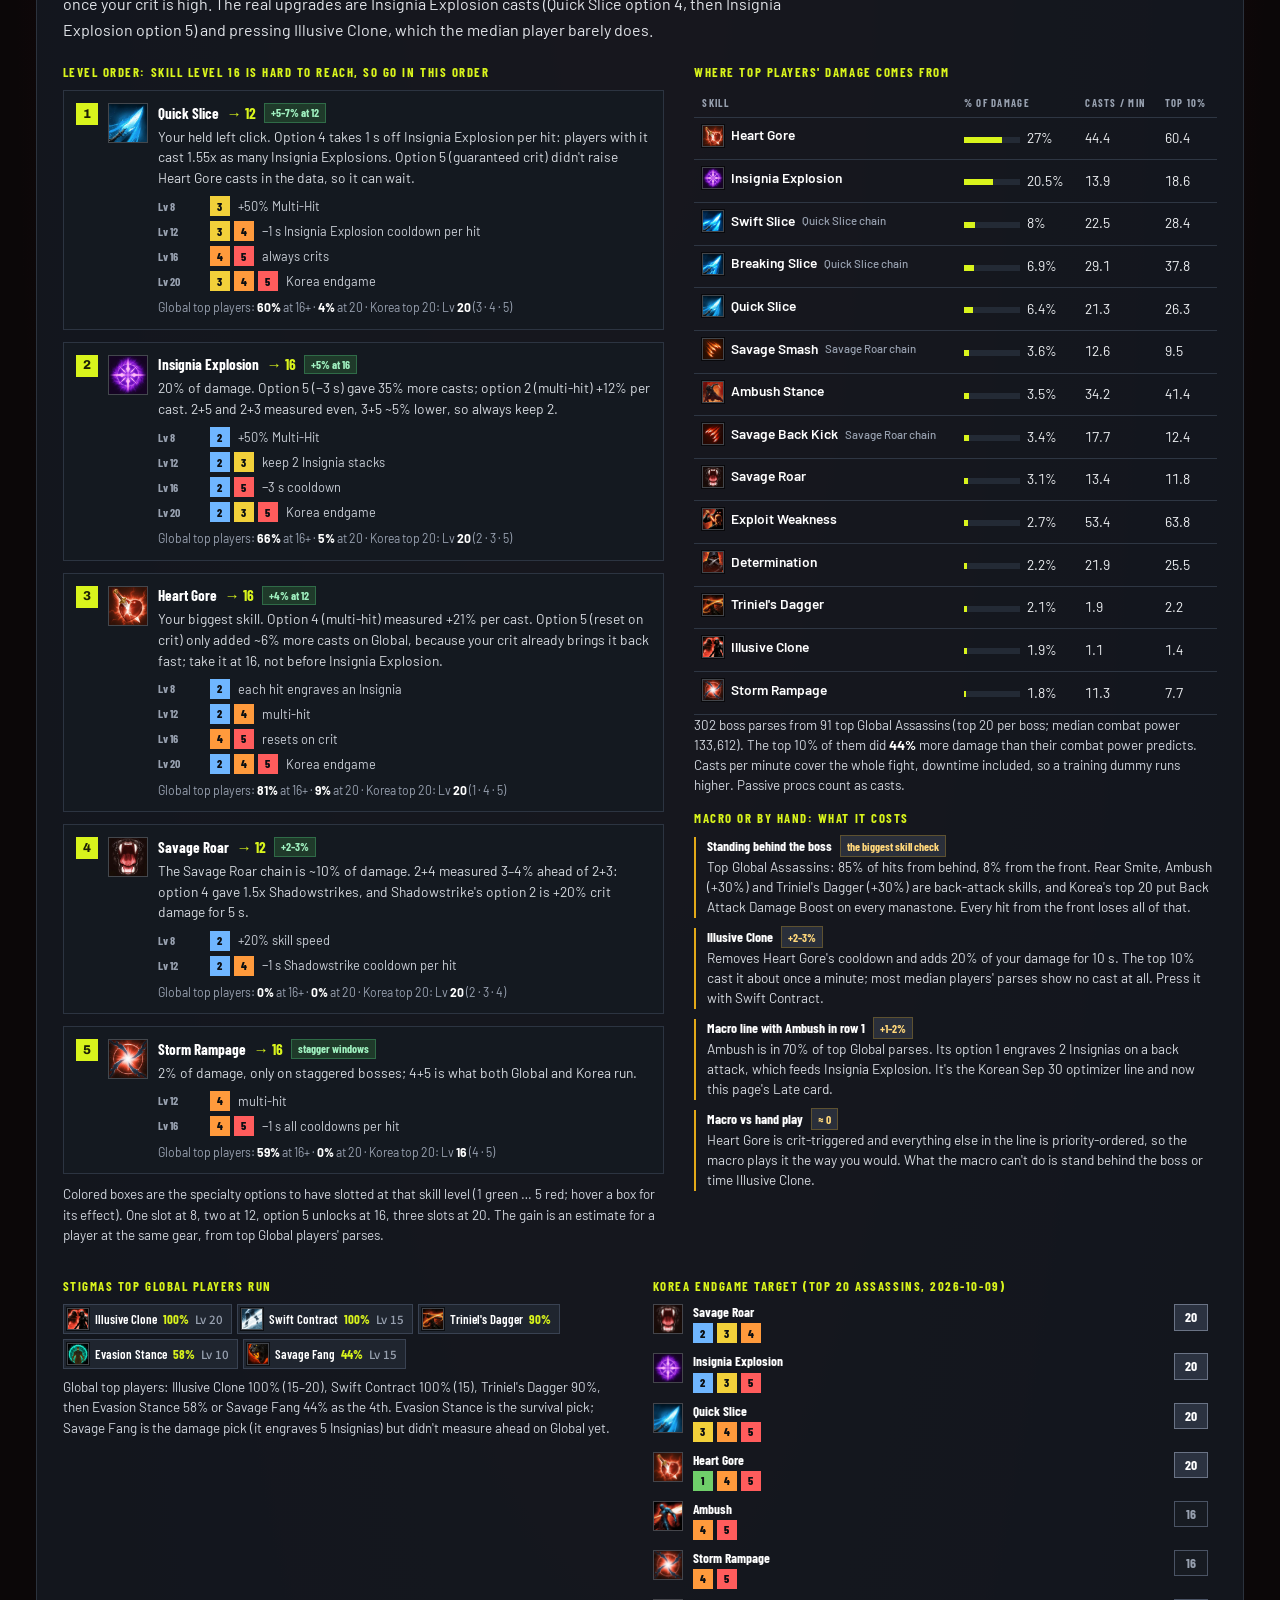
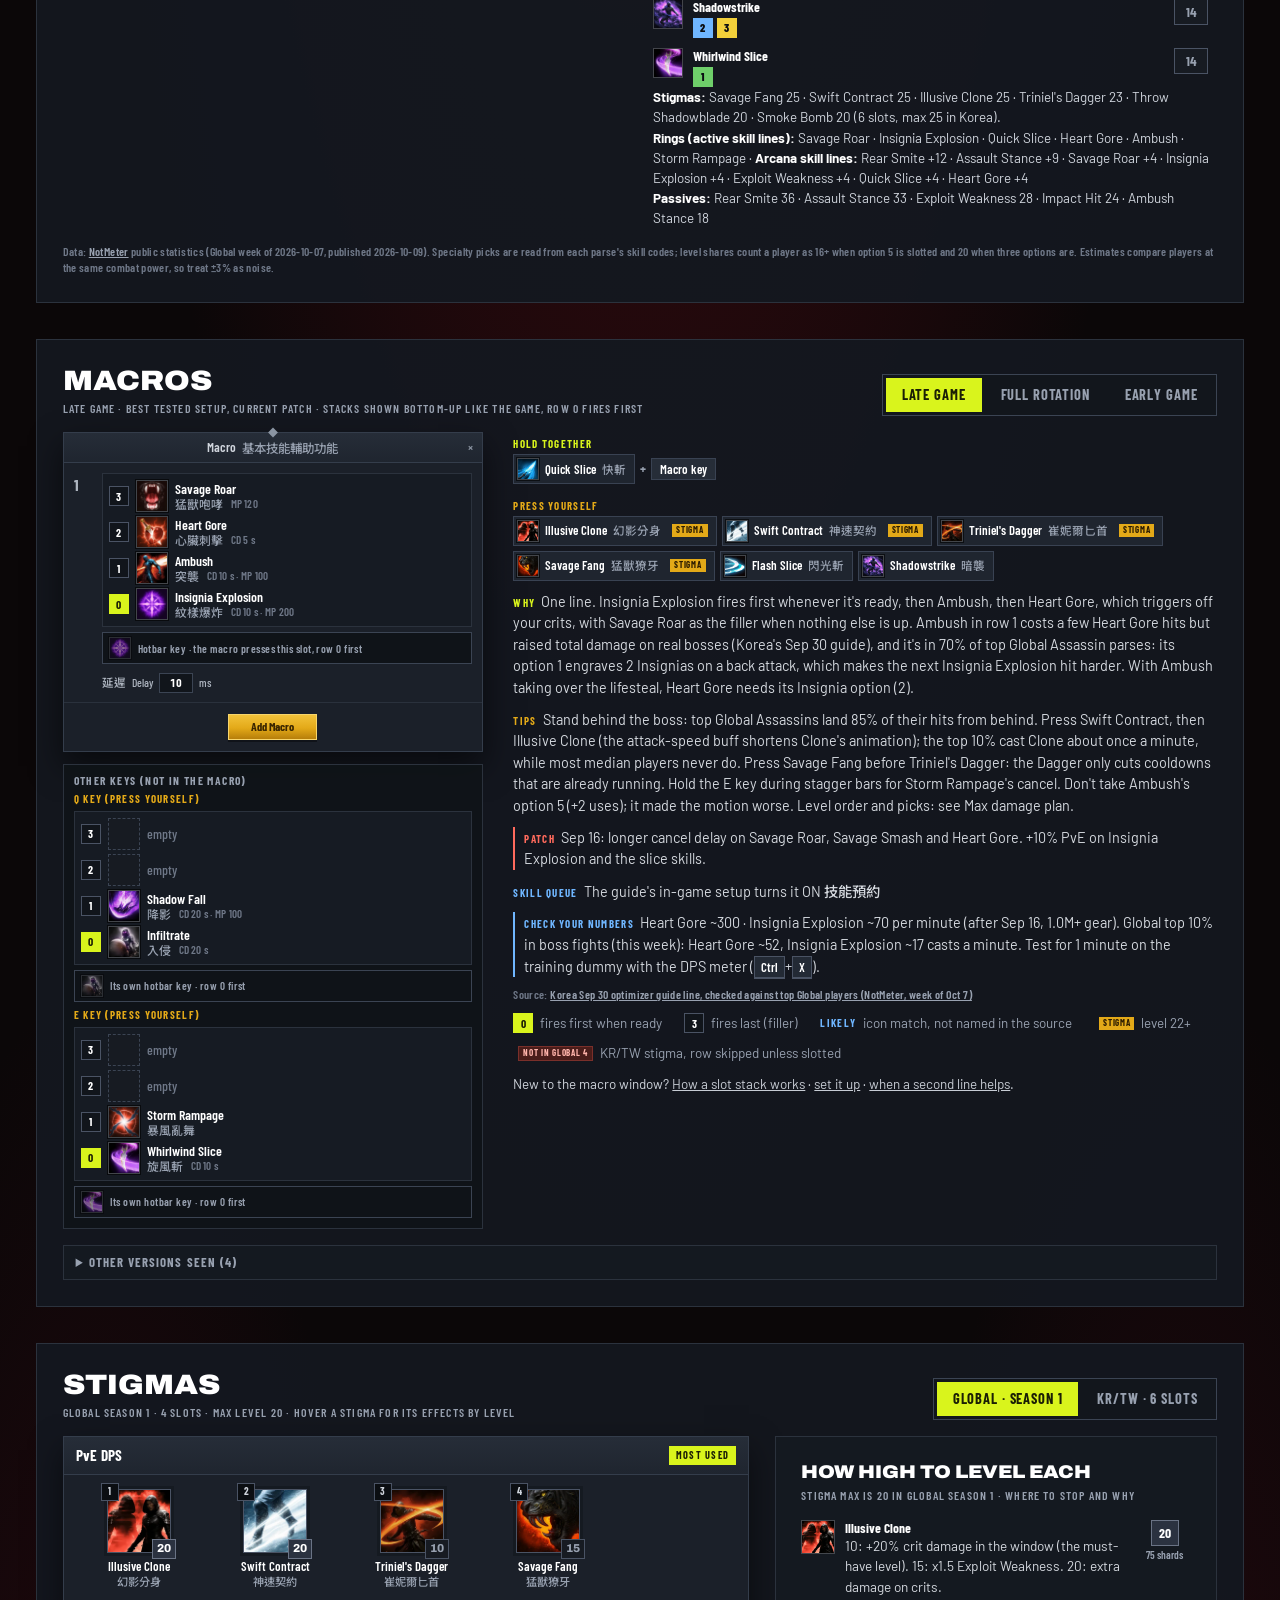
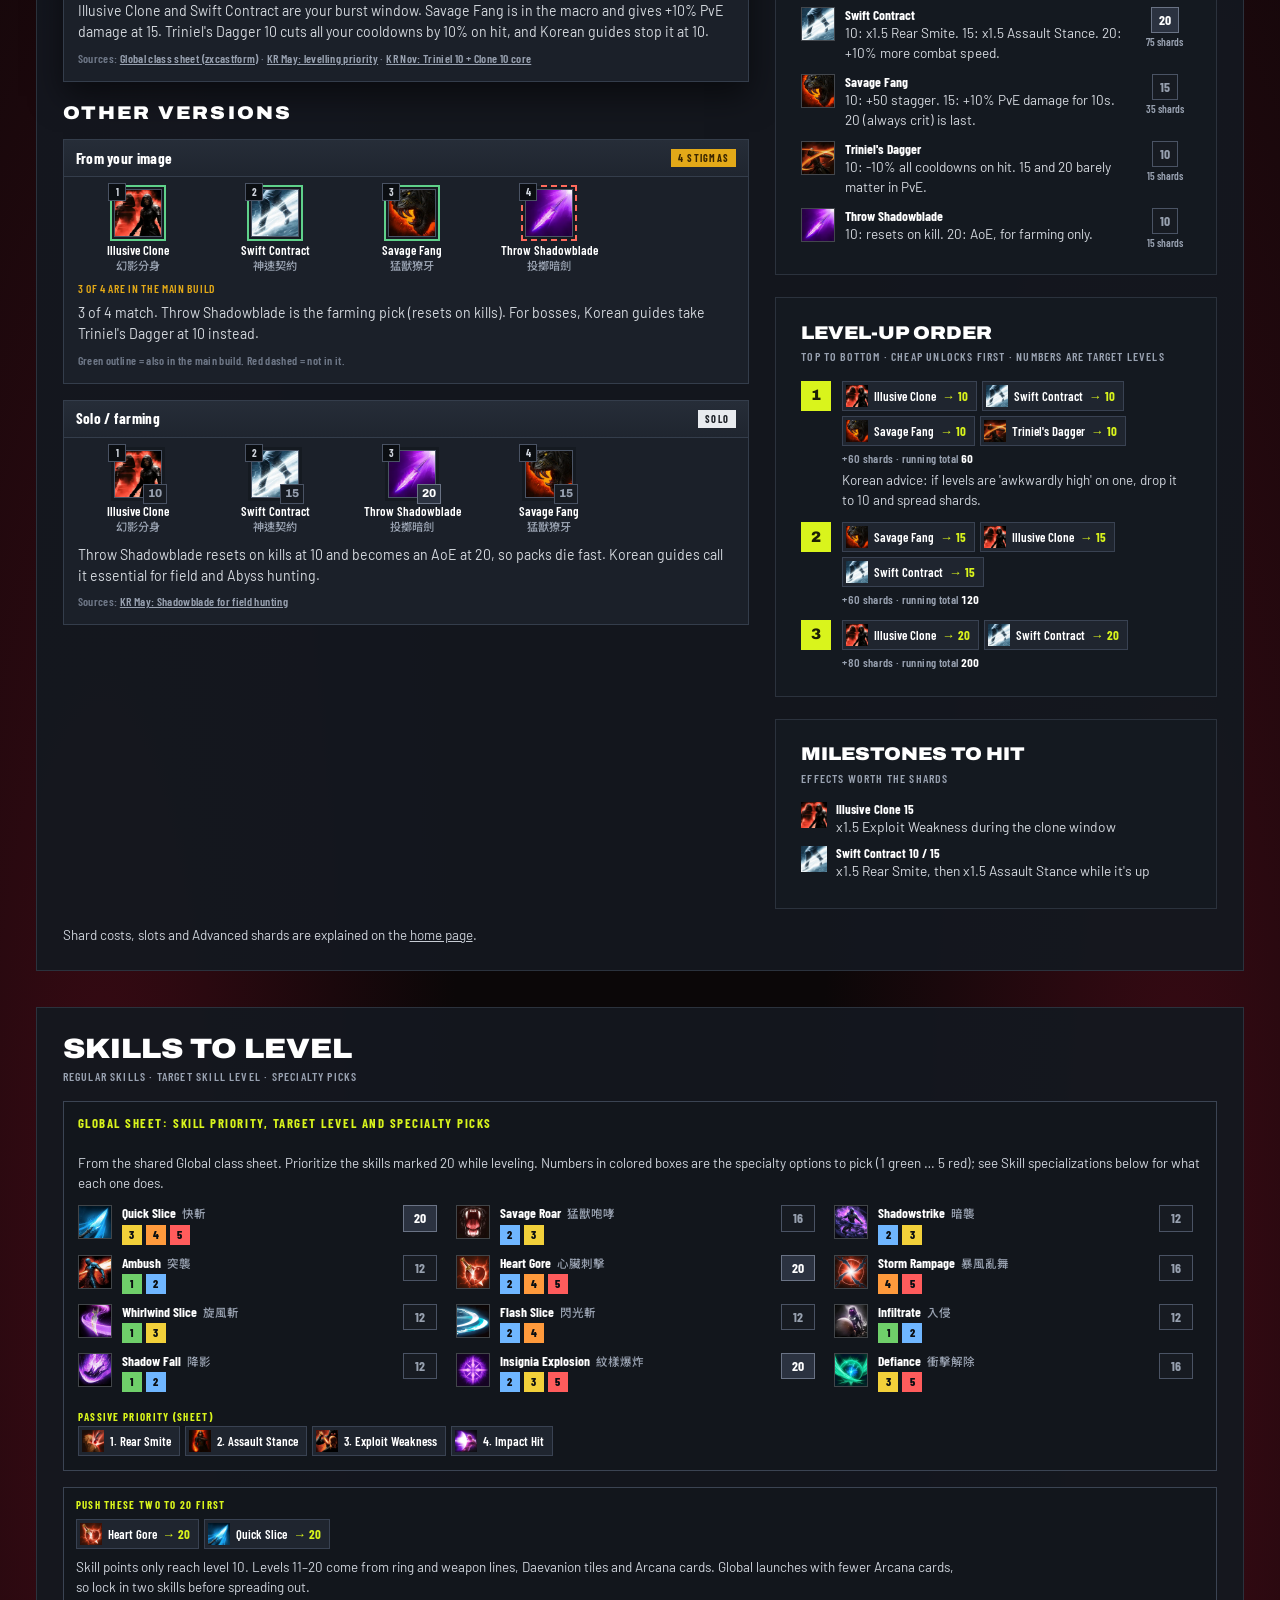
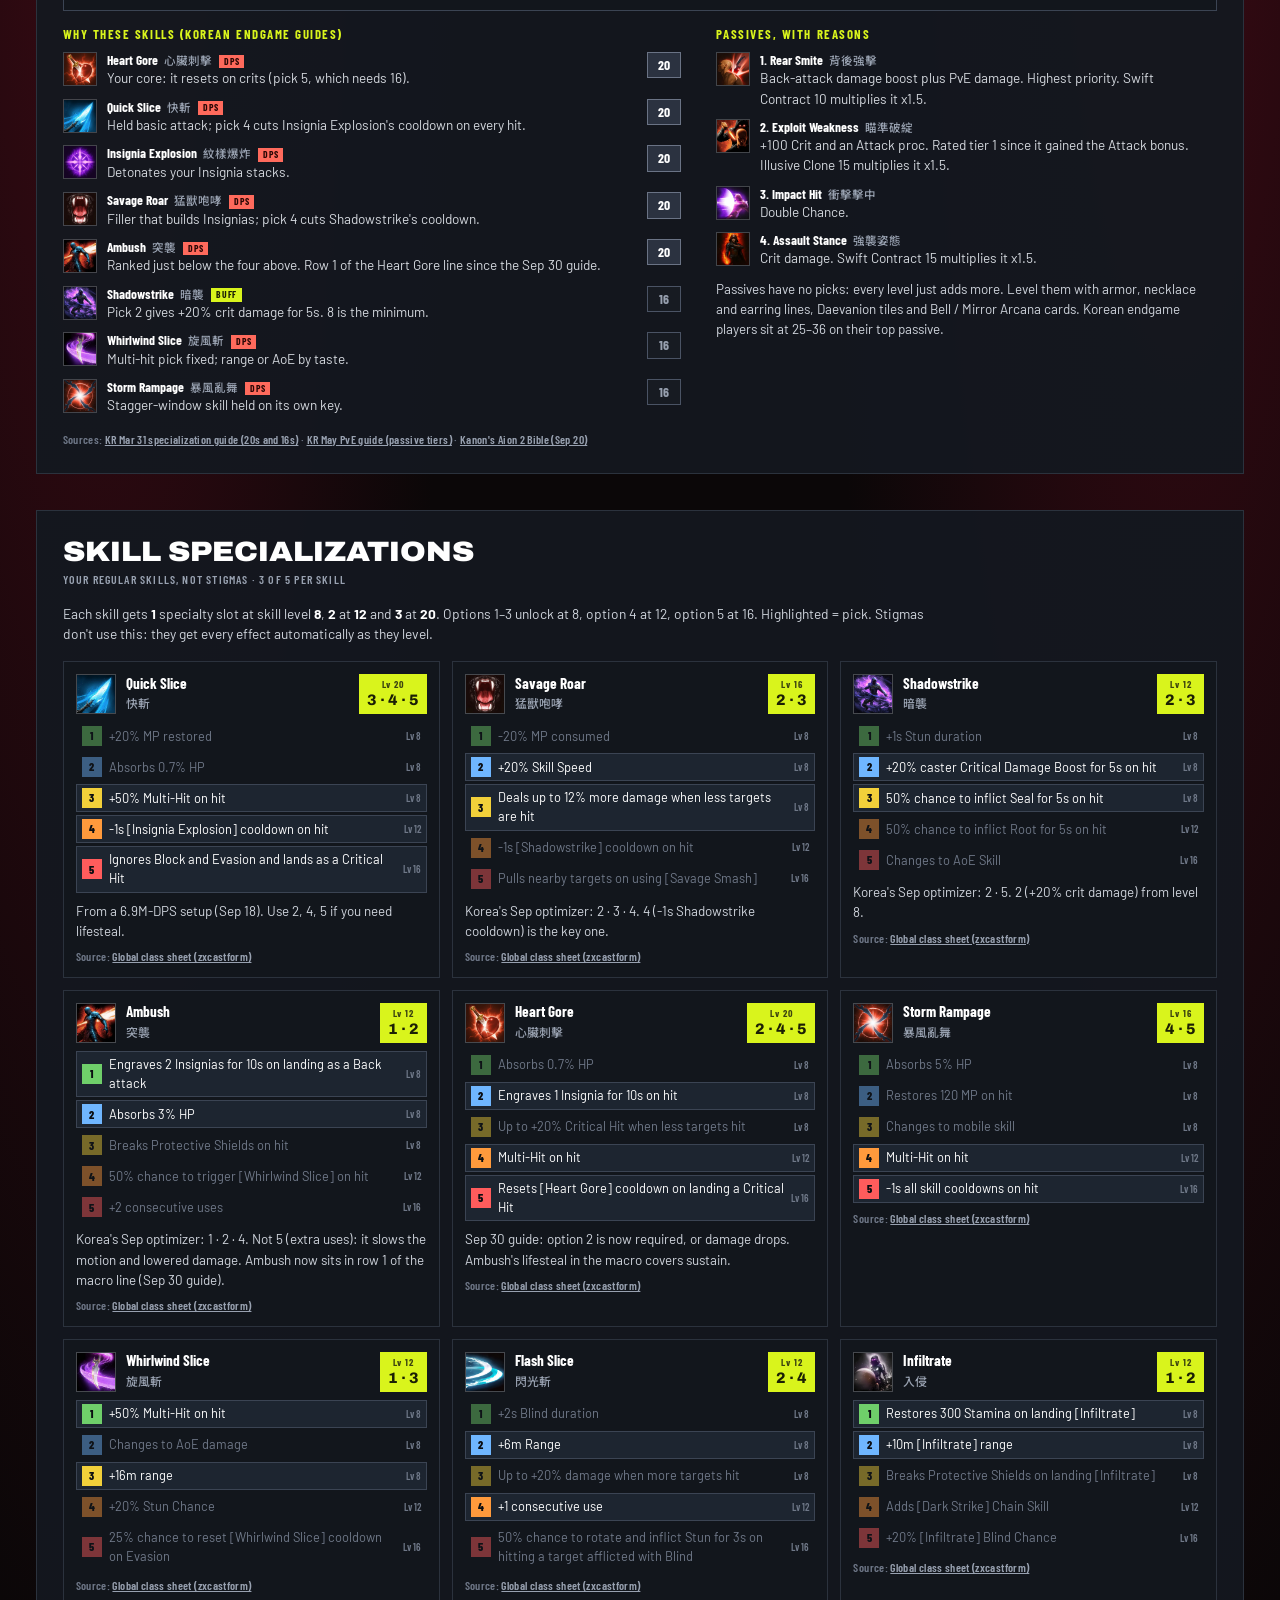
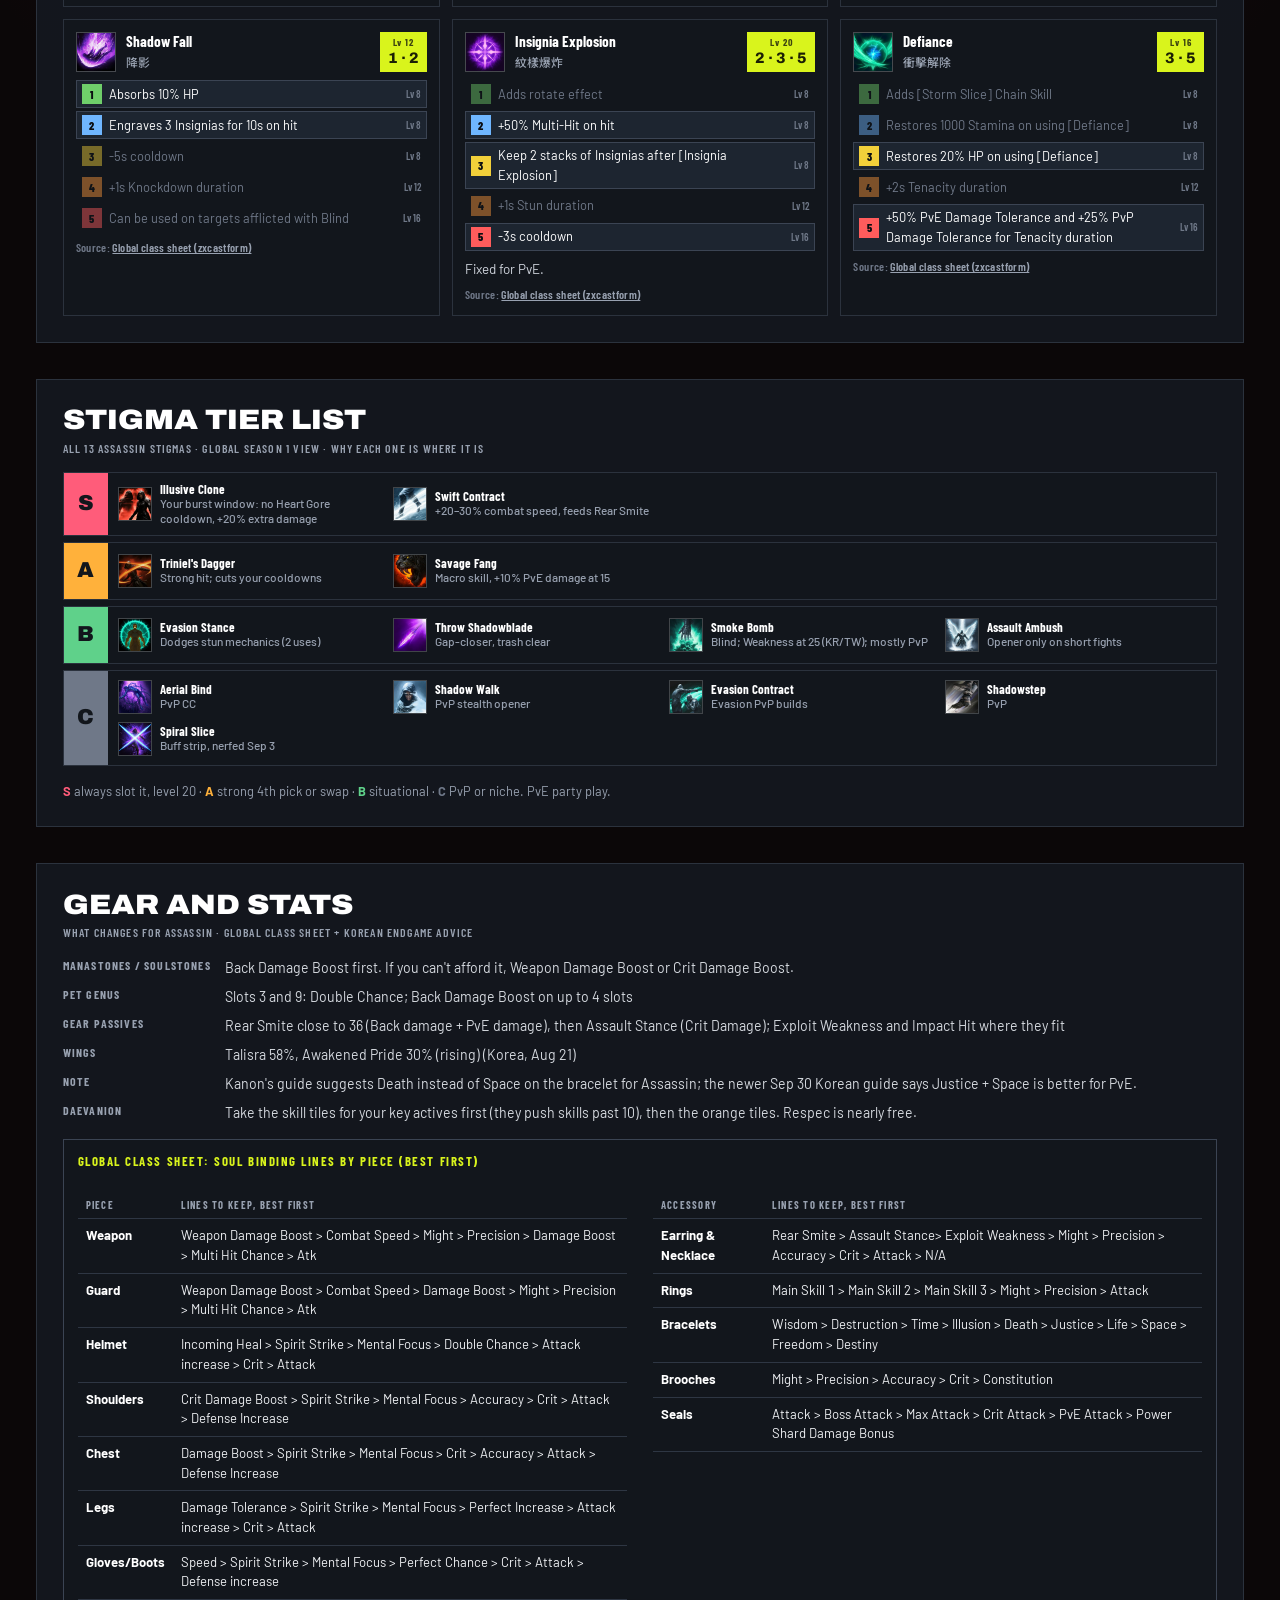
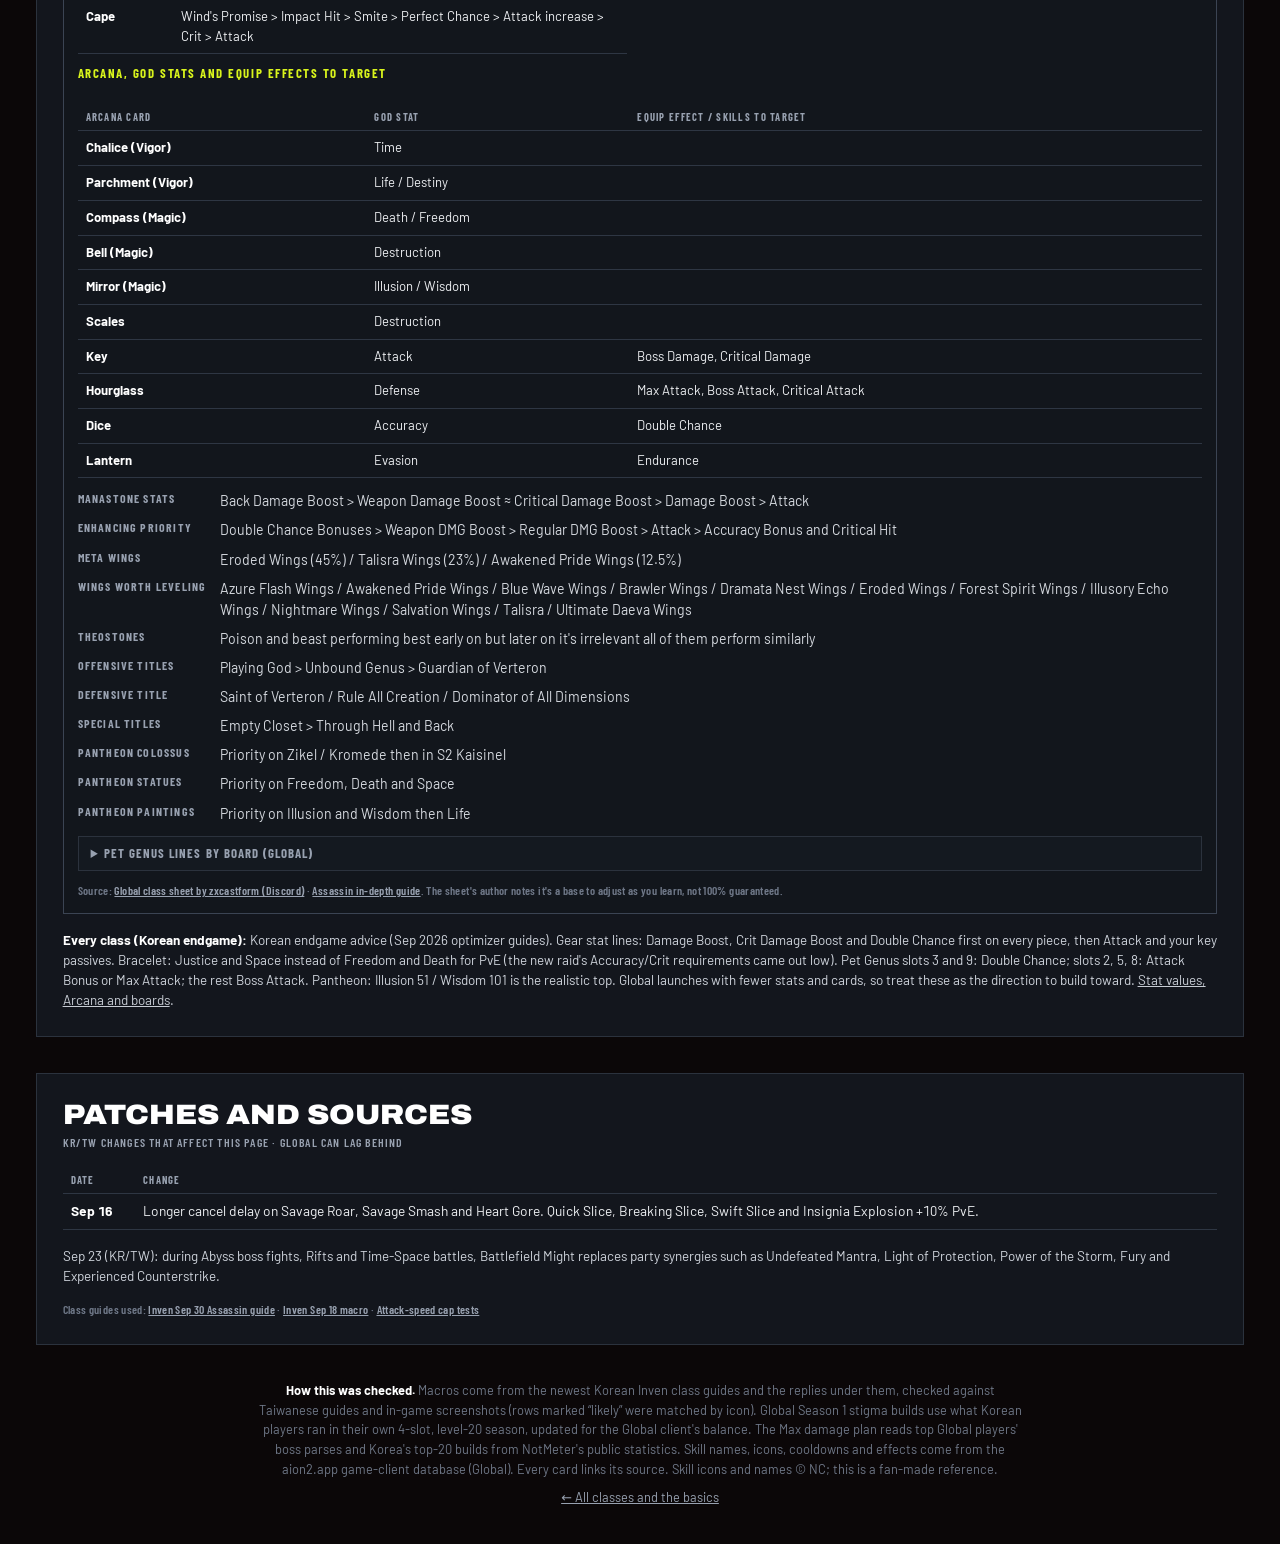
==== commit 97a42969: "Max damage plan per class, DPS tier list, Bible Oct 4 Global update - New "Max damage plan" section " ====
--- a/assassin.html
+++ b/assassin.html
@@ -34,6 +34,7 @@
 
 <nav class="secnav" id="secnav" aria-label="On this page">
   <a href="#overview">Overview</a>
+  <a href="#plan">Max damage</a>
   <a href="#macros">Macros</a>
   <a href="#stigmas">Stigmas</a>
   <a href="#skills">Skills</a>
@@ -46,7 +47,7 @@
 <main id="view" style="display:grid;gap:clamp(22px,3vw,36px)"><p class="loading">Loading Assassin…</p></main>
 
 <footer>
-  <p><b style="color:#fff">How this was checked.</b> Macros come from the newest Korean Inven class guides and the replies under them, checked against Taiwanese guides and in-game screenshots (rows marked “likely” were matched by icon). Global Season 1 stigma builds use what Korean players ran in their own 4-slot, level-20 season, updated for the Global client's balance. Skill names, icons, cooldowns and effects come from the aion2.app game-client database (Global). Every card links its source. Skill icons and names © NC; this is a fan-made reference.</p>
+  <p><b style="color:#fff">How this was checked.</b> Macros come from the newest Korean Inven class guides and the replies under them, checked against Taiwanese guides and in-game screenshots (rows marked “likely” were matched by icon). Global Season 1 stigma builds use what Korean players ran in their own 4-slot, level-20 season, updated for the Global client's balance. The Max damage plan reads top Global players' boss parses and Korea's top-20 builds from NotMeter's public statistics. Skill names, icons, cooldowns and effects come from the aion2.app game-client database (Global). Every card links its source. Skill icons and names © NC; this is a fan-made reference.</p>
   <p><a href="index.html">← All classes and the basics</a></p>
 </footer>
 </div>
--- a/site.css
+++ b/site.css
@@ -354,3 +354,51 @@
 footer{font-size:.8rem;color:var(--dim);display:grid;gap:8px;max-width:110ch;margin:0 auto;text-align:center;line-height:1.55}
 footer a{color:var(--muted)}
 @media (prefers-reduced-motion:reduce){*{transition:none!important}}
+/* macro row badges */
+.bdg{display:inline-block;margin-left:5px;padding:2px 4px;font:700 .56rem/1 var(--f-ui);letter-spacing:.08em;text-transform:uppercase;vertical-align:1px;white-space:nowrap}
+.bdg.st{background:var(--gold);color:#2c1c00}
+.bdg.kr{background:#4a1d1a;color:#ffb4ab;border:1px solid #7a2f2a}
+.bdg.lv{background:#22303f;color:#bcd9ff;border:1px solid #35506b}
+/* Global sheet blocks */
+.sheet-prio,.sheet-gear{display:grid;gap:12px;padding:14px;border:1px solid #3b4453;background:#12161c}
+ul.prio2{grid-template-columns:repeat(auto-fill,minmax(300px,1fr))}
+.pk{display:flex;gap:4px;margin-top:3px}
+.pk i{display:grid;place-items:center;width:20px;height:20px;font:800 .72rem/1 var(--f-ui);font-style:normal;color:#0b0e12}
+.pk i.o1{background:#6fcf6a} .pk i.o2{background:#6fb6ff} .pk i.o3{background:#f2d03a} .pk i.o4{background:#ff9a3c} .pk i.o5{background:#ff5c5c}
+.pk em{font-size:.76rem;color:var(--dim)}
+.spec-h .pick small{display:block;font:700 .62rem/1 var(--f-ui);letter-spacing:.08em;color:#3d4510;margin-bottom:3px;text-align:center}
+.sheet-gear table td{font-size:.82rem}
+/* max damage plan */
+.plan-grid{display:grid;grid-template-columns:minmax(0,1.15fr) minmax(0,1fr);gap:clamp(16px,2.4vw,30px);margin:6px 0 18px}
+@media (max-width:1100px){.plan-grid{grid-template-columns:minmax(0,1fr)}}
+ol.lvord{margin:0 0 10px;padding:0;list-style:none;display:grid;gap:12px}
+ol.lvord>li{display:grid;grid-template-columns:22px 40px minmax(0,1fr);gap:10px;align-items:start;padding:12px;background:#141920;border:1px solid #2c3441;font-size:.86rem;color:#d4d8de}
+ol.lvord>li>img,ol.lvord>li>.none{width:40px;height:40px;border:1px solid rgba(255,255,255,.2)}
+ol.lvord .ord{display:grid;place-items:center;width:22px;height:22px;background:var(--neon);color:#1b1f05;font:800 .8rem/1 var(--f-display)}
+ol.lvord b.hd{display:flex;flex-wrap:wrap;align-items:center;gap:6px 8px;font:700 .95rem/1.2 var(--f-ui);color:#fff;margin-bottom:4px}
+ol.lvord b.hd .to{color:var(--neon)}
+.gain,.est{font:700 .72rem/1 var(--f-ui);font-style:normal;padding:3px 6px;background:#1f3a2a;color:#9ff0bf;border:1px solid #2f6b47}
+.est{background:#2a2f3a;color:#ffd77a;border-color:#5d5130;margin-left:8px}
+ol.spsteps{margin:8px 0 0;padding:0;list-style:none;display:grid;gap:5px}
+ol.spsteps li{display:grid;grid-template-columns:44px auto minmax(0,1fr);gap:8px;align-items:center;font-size:.8rem}
+ol.spsteps .st-lv{font:700 .74rem/1 var(--f-ui);color:var(--muted)}
+ol.spsteps .pk{margin:0}
+ol.spsteps .st-t{color:#c9ced6}
+.ev{display:block;margin-top:7px;font-size:.76rem;color:var(--muted)}
+.ev b{color:#fff}
+ul.auto{margin:0;padding:0;list-style:none;display:grid;gap:10px}
+ul.auto li{padding-left:11px;border-left:2px solid var(--gold);font-size:.85rem;color:#d4d8de}
+ul.auto b{display:block;color:#fff;font:700 .86rem/1.3 var(--f-ui);margin-bottom:2px}
+table.dmgt td{vertical-align:middle}
+table.dmgt .dn{display:inline-flex;align-items:center;gap:7px;font-weight:600;color:#fff}
+table.dmgt .dn small{color:var(--muted);font-weight:500;font-size:.72rem}
+table.dmgt .bar{display:inline-block;width:56px;height:6px;background:#232a35;margin-right:7px;vertical-align:middle}
+table.dmgt .bar i{display:block;height:100%;background:var(--neon)}
+.krend ul.lvl li{grid-template-columns:30px minmax(0,1fr) auto}
+.krend ul.lvl img,.krend ul.lvl .none{width:30px;height:30px}
+@media (max-width:560px){ol.lvord>li{grid-template-columns:22px minmax(0,1fr)}ol.lvord>li>img,ol.lvord>li>.none{display:none}ol.spsteps li{grid-template-columns:40px auto;}ol.spsteps .st-t{grid-column:1/-1}}
+/* home tier lists */
+a.ti{color:inherit;text-decoration:none;grid-template-columns:minmax(0,1fr)}
+a.ti:hover .t{color:var(--neon)}
+b.tl{display:inline-grid;place-items:center;width:22px;height:22px;font:800 .8rem/1 var(--f-display);color:#111}
+b.tl.S{background:var(--t-s)} b.tl.A{background:var(--t-a)} b.tl.B{background:var(--t-b)} b.tl.C{background:var(--t-c)}
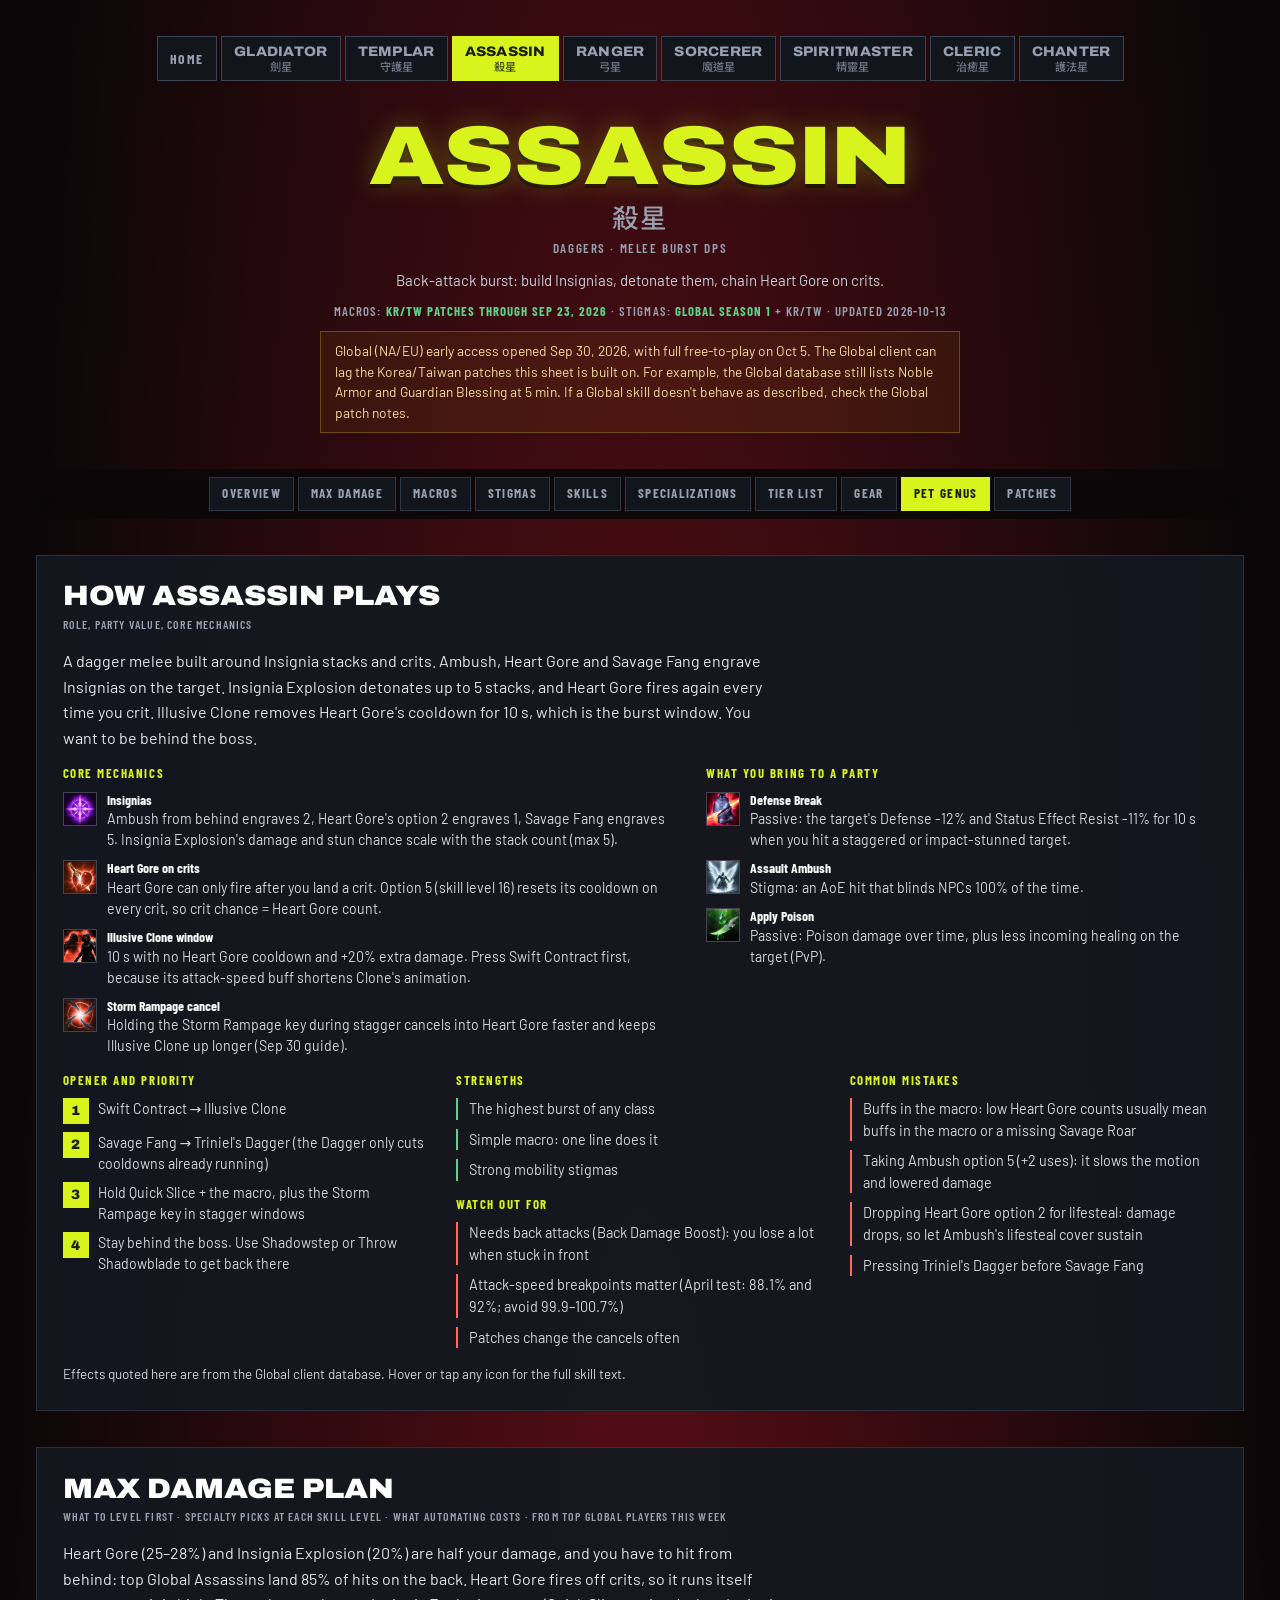
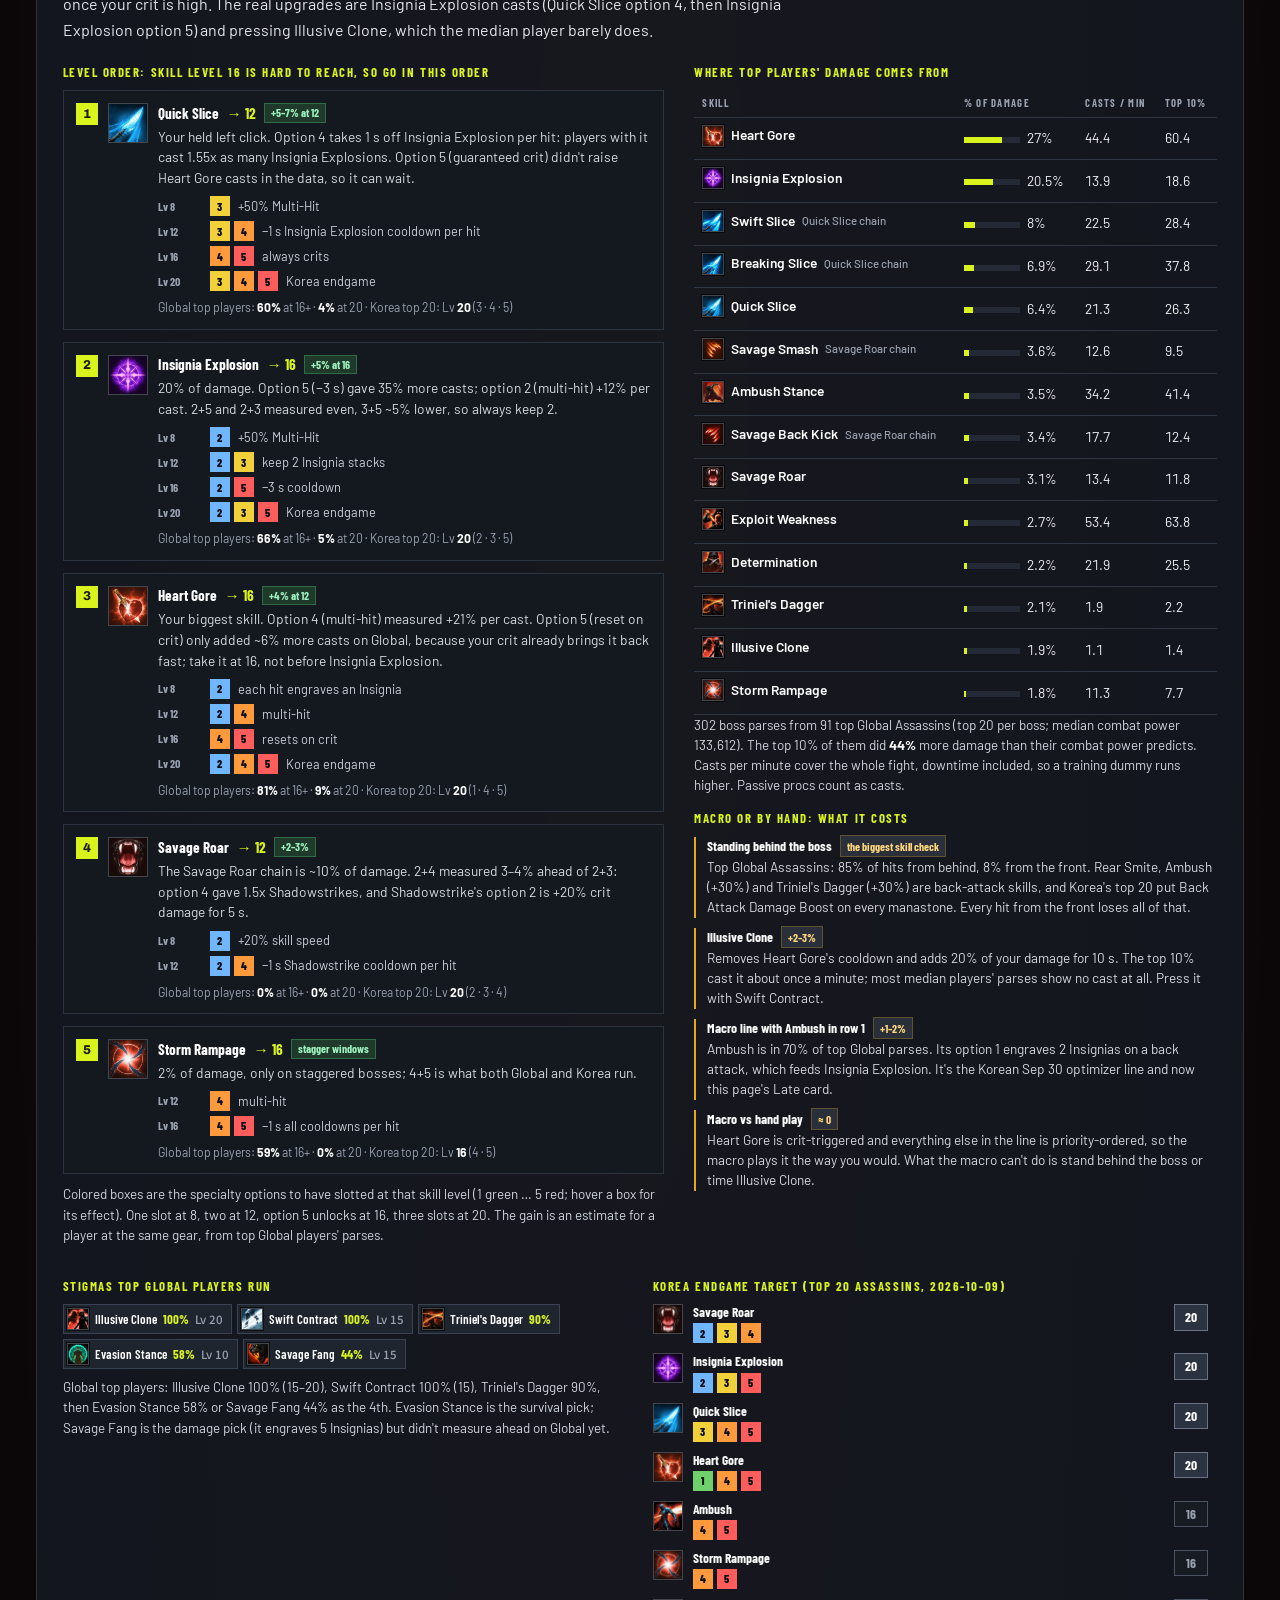
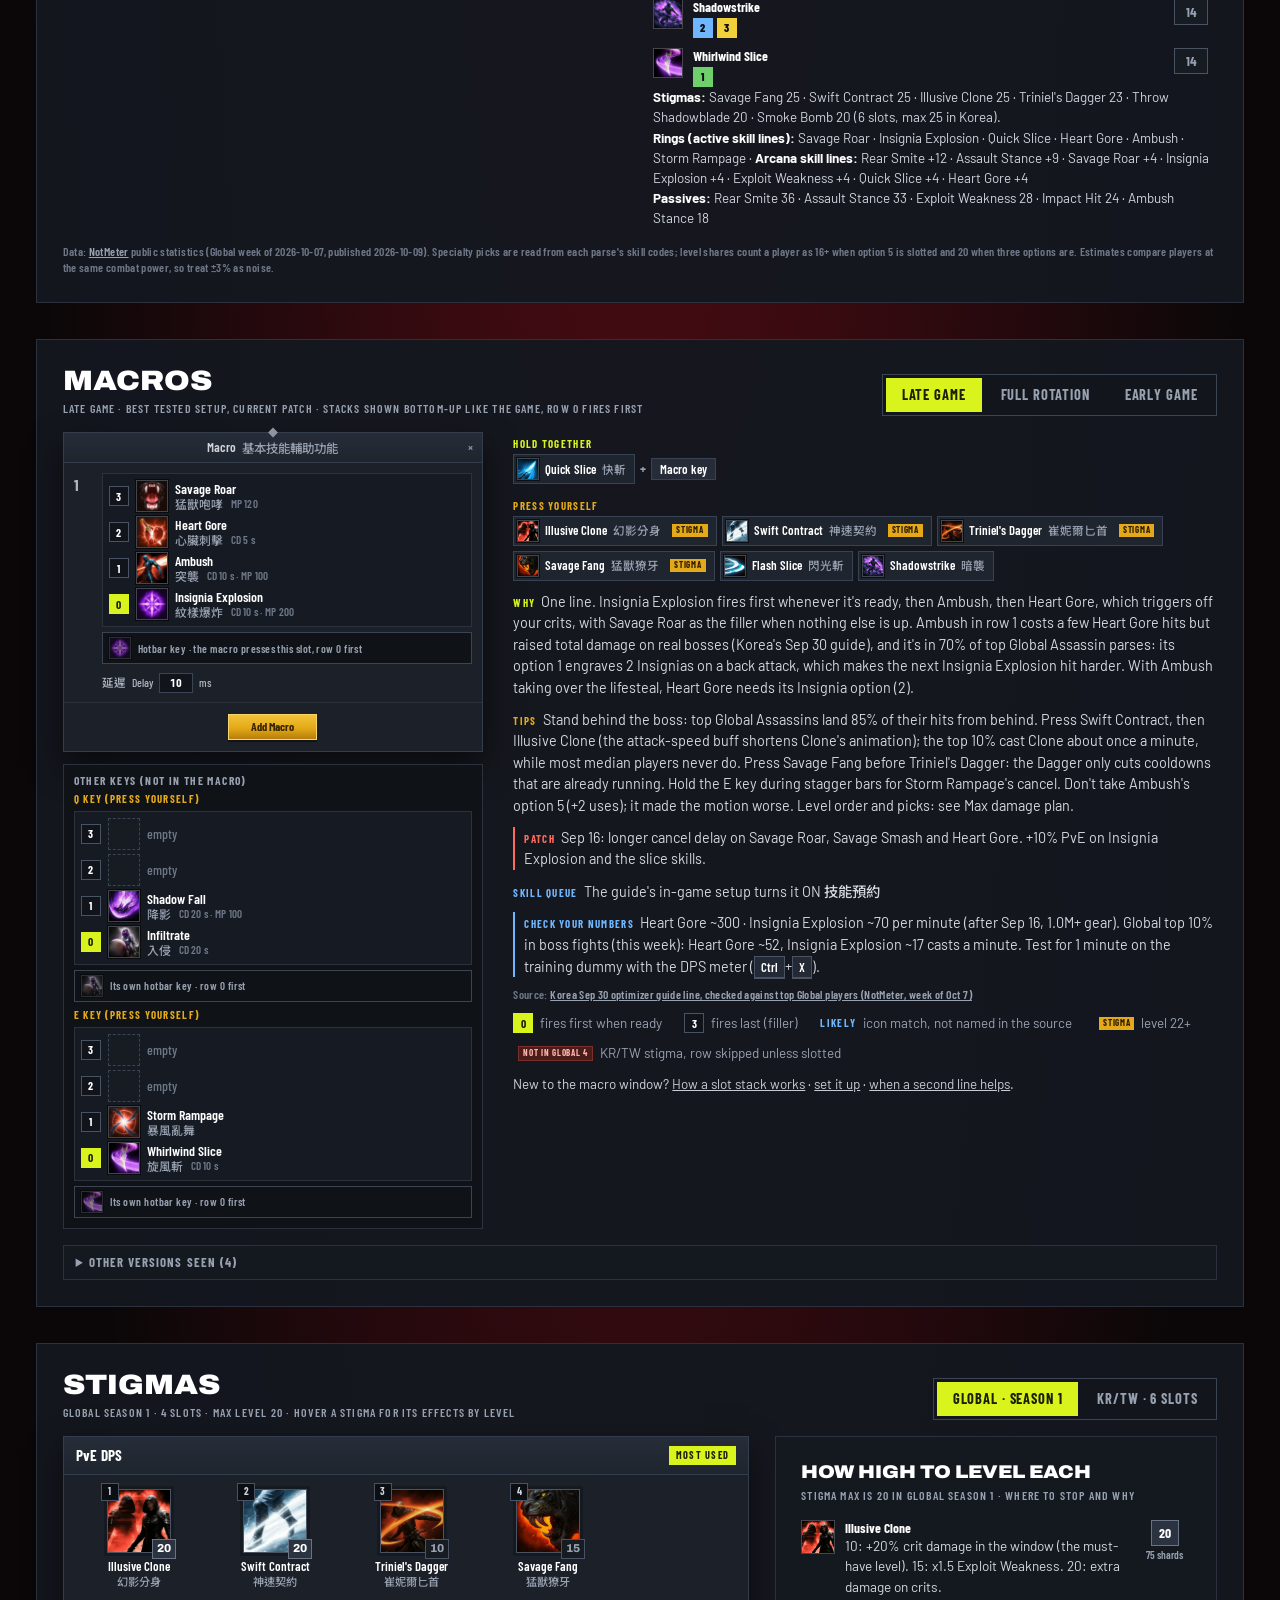
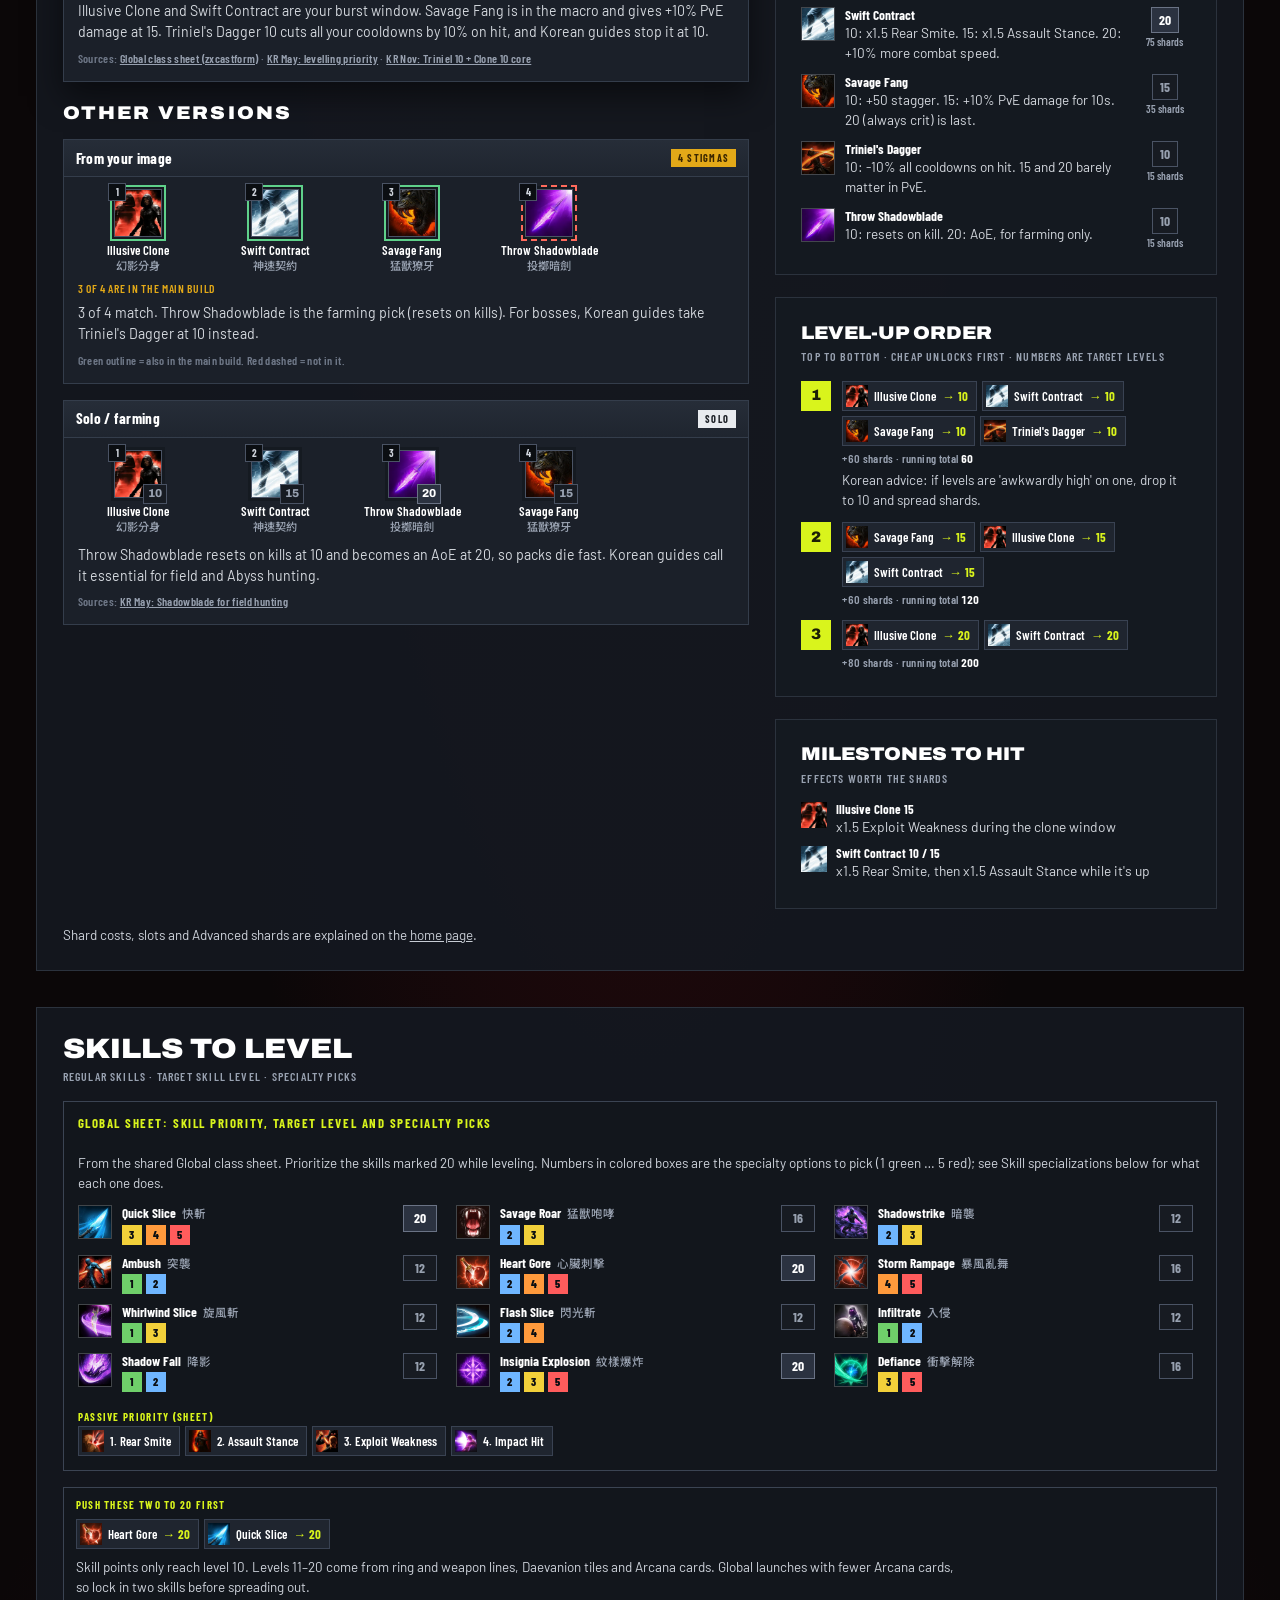
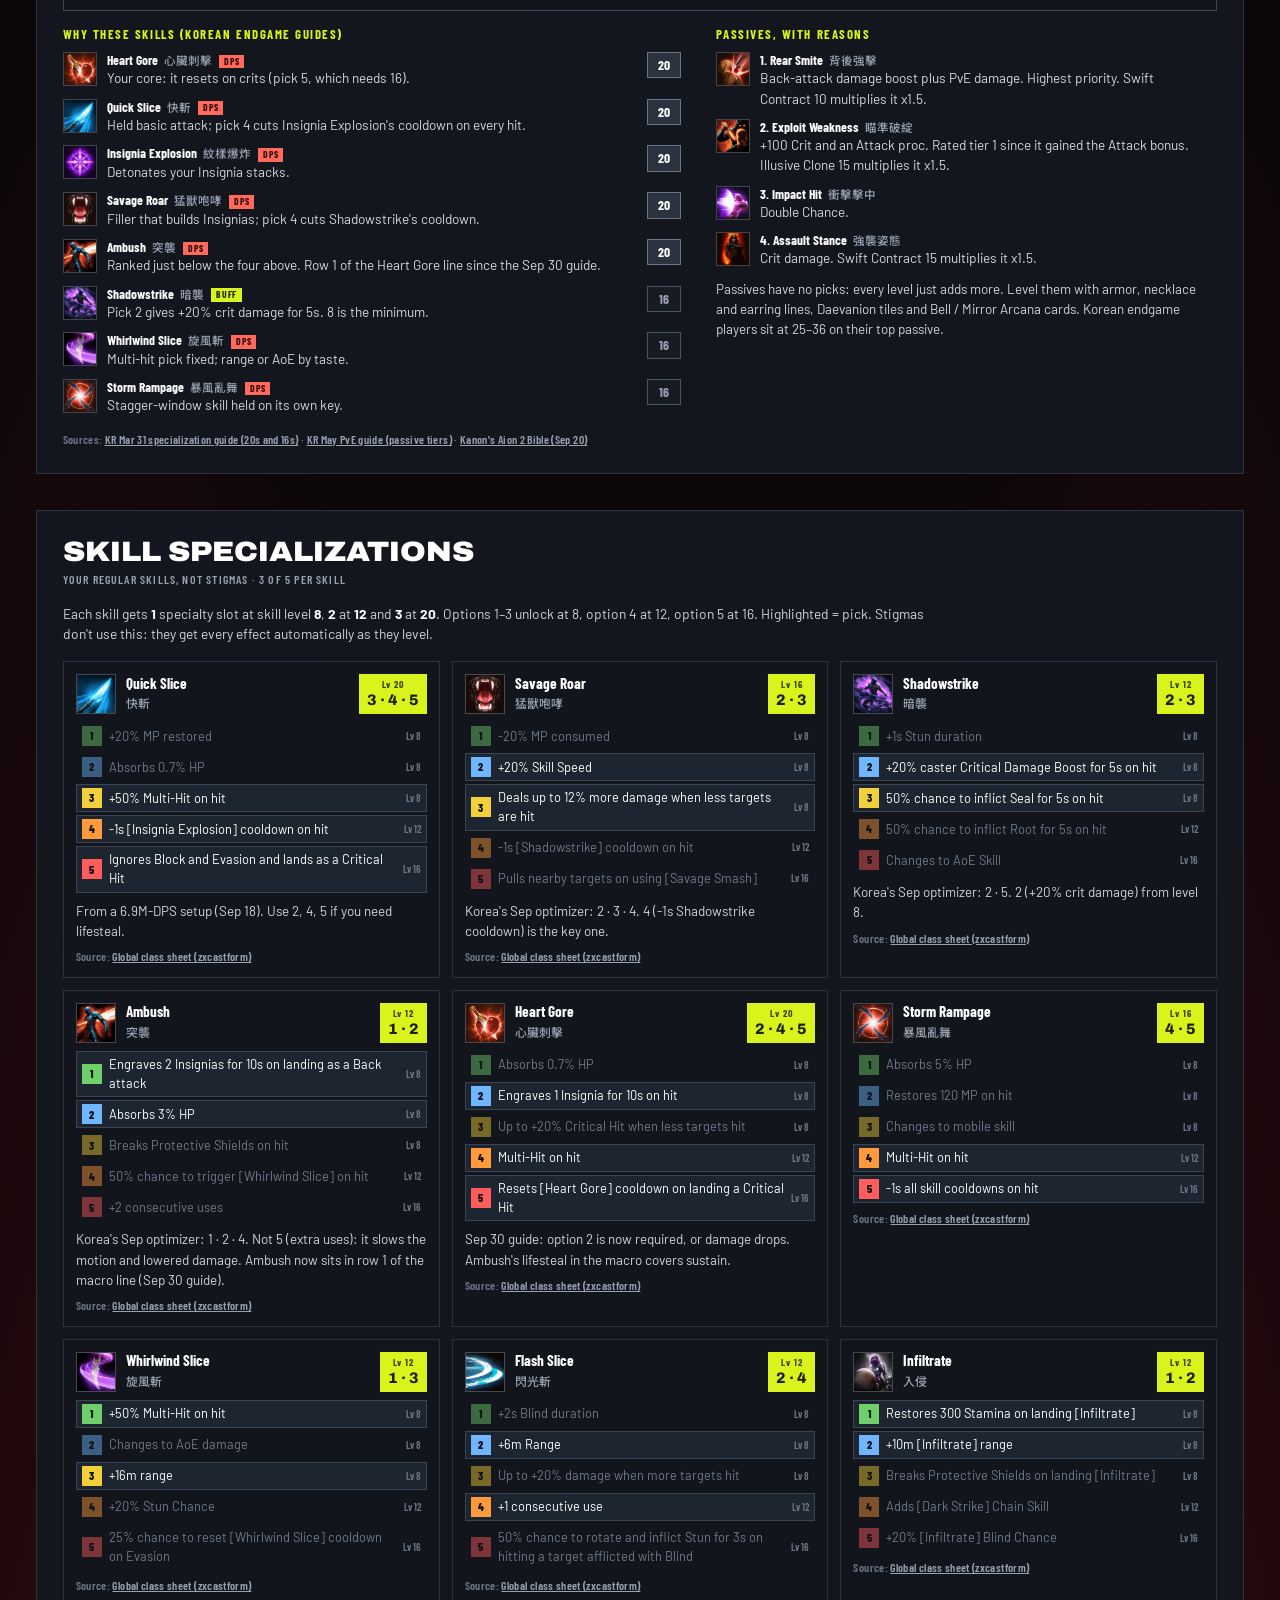
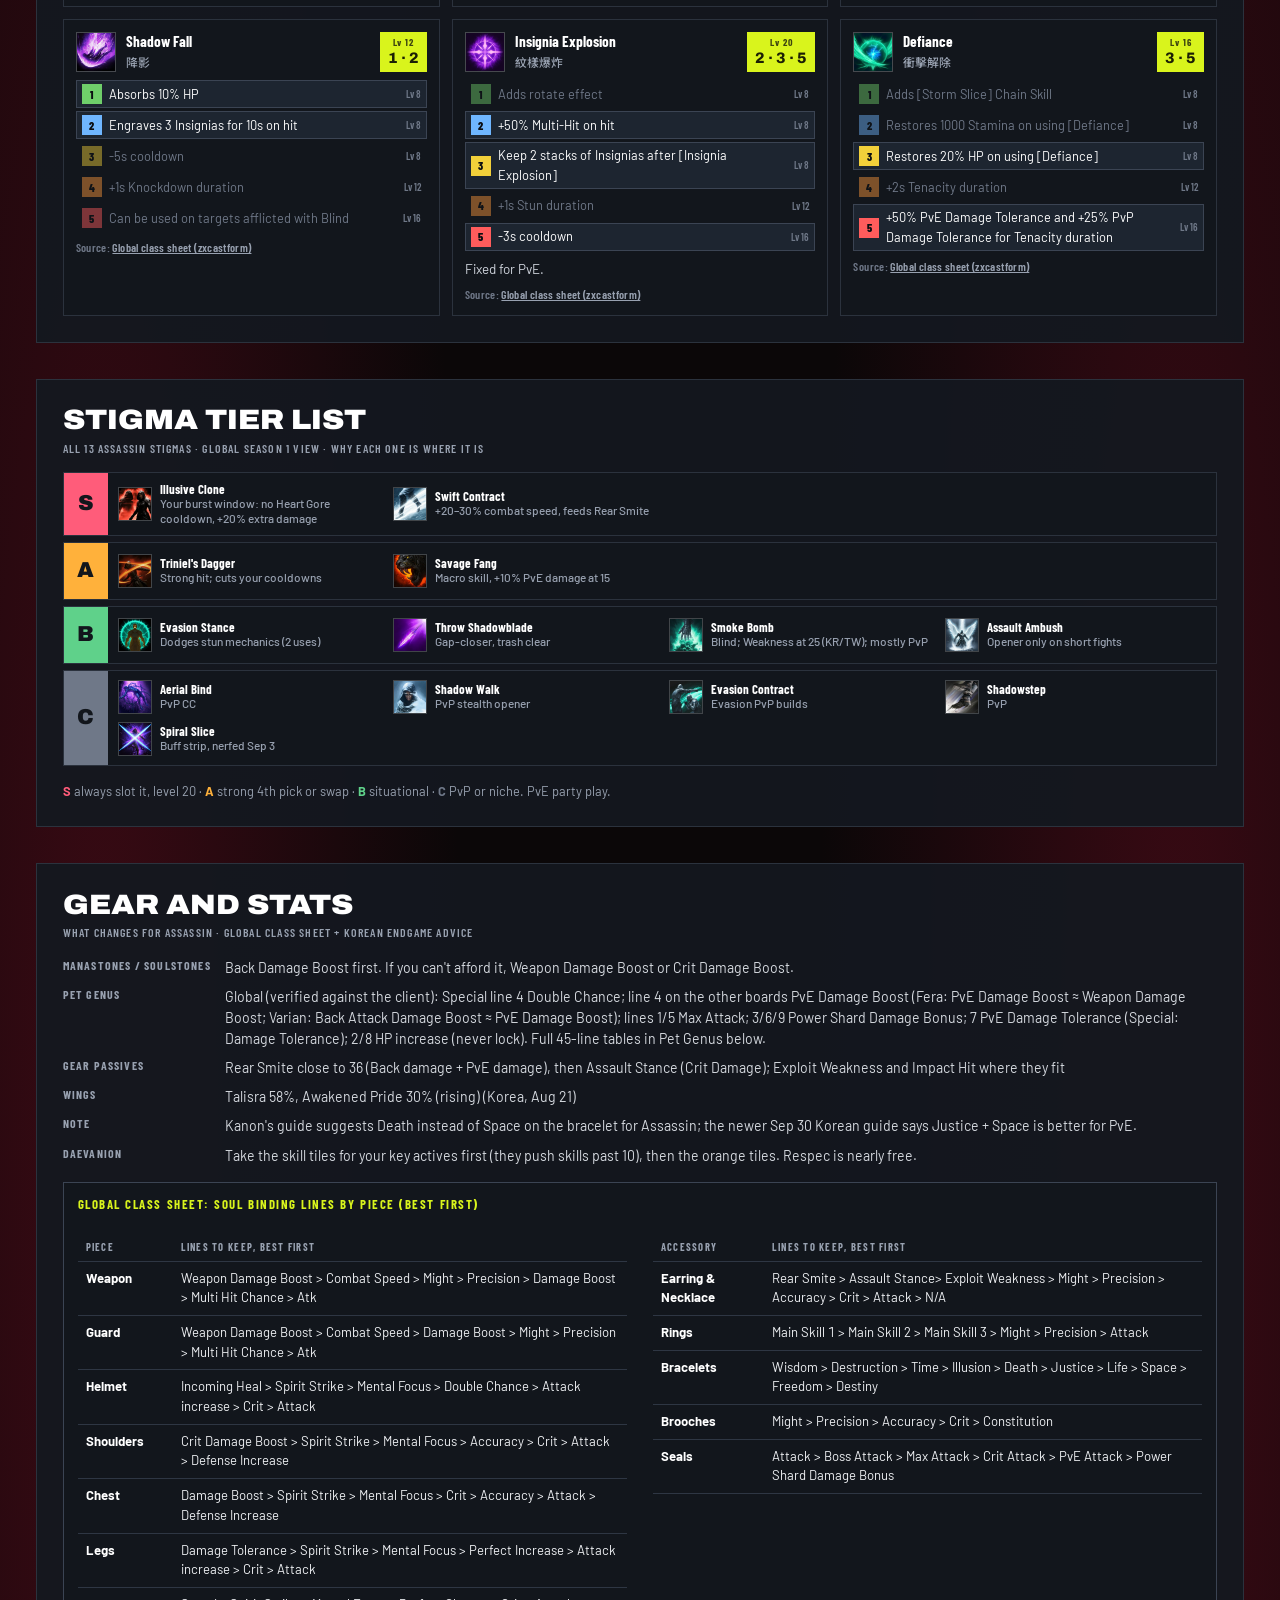
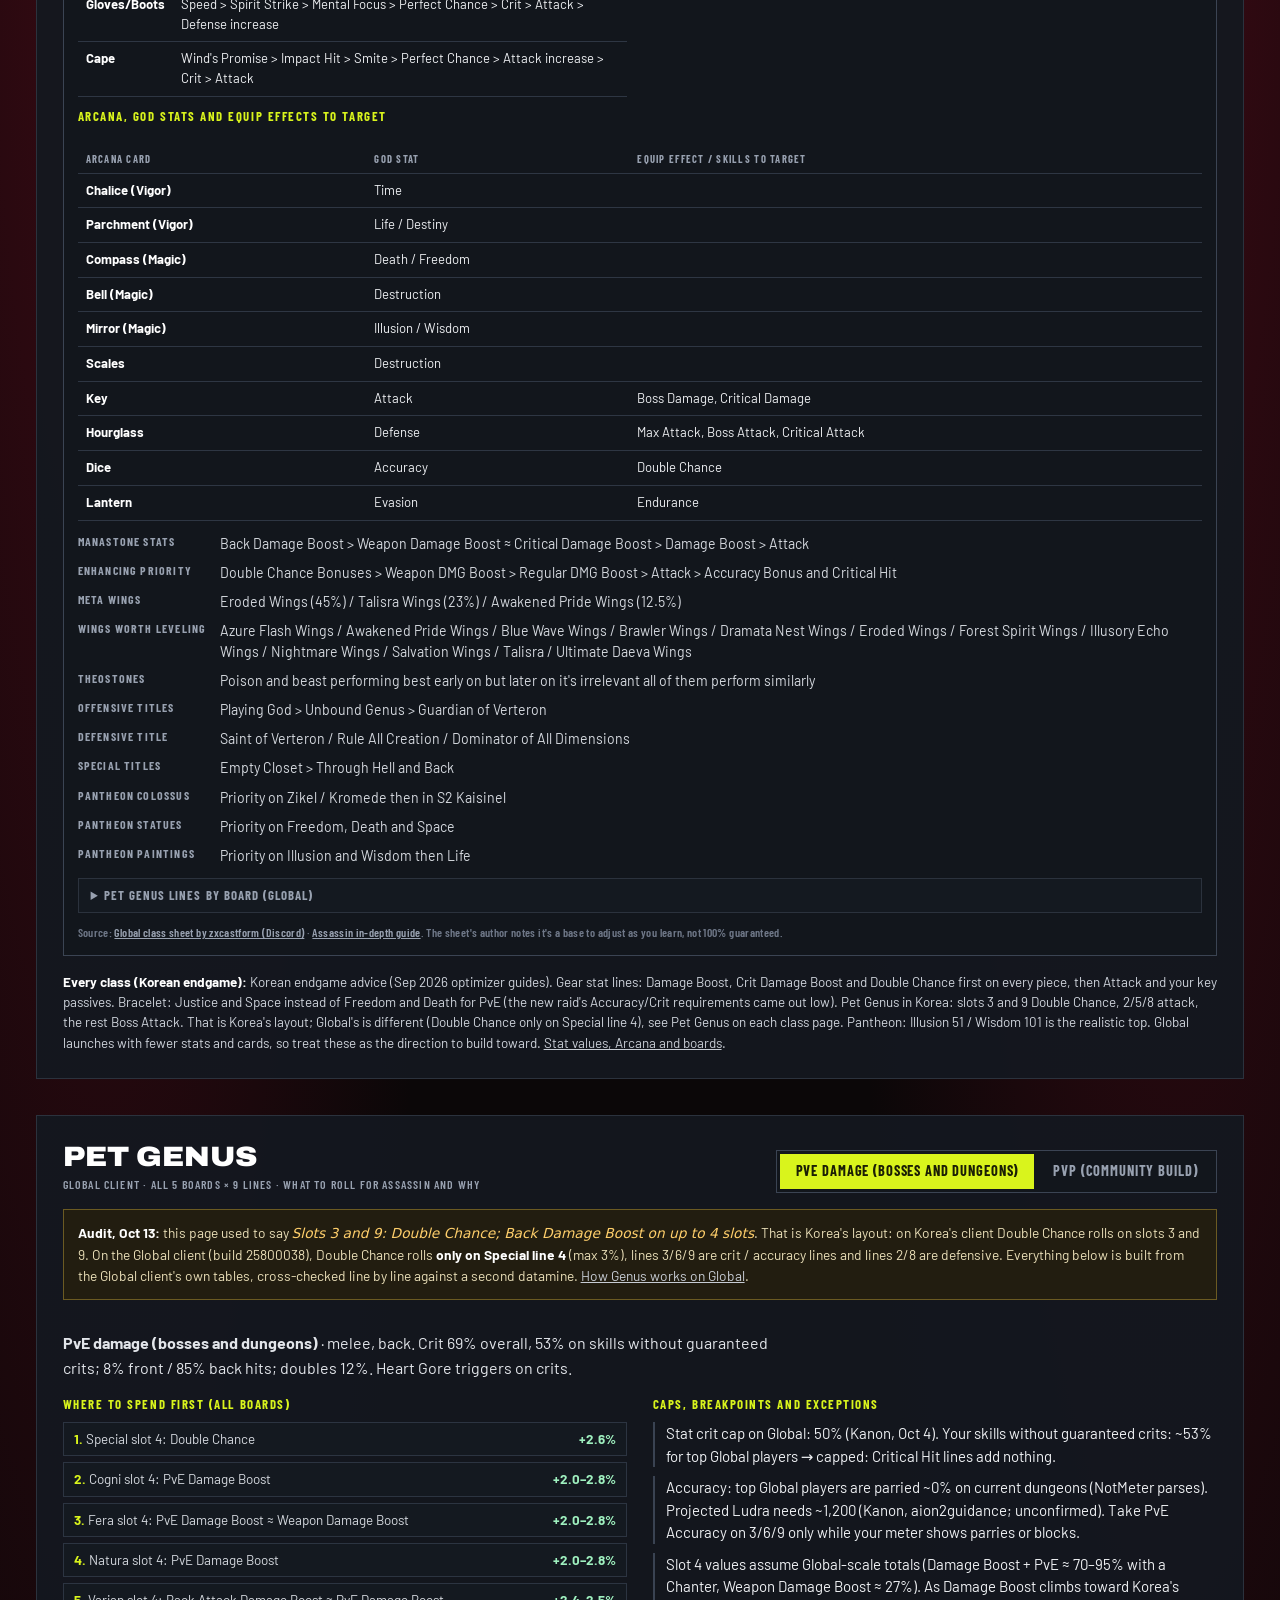
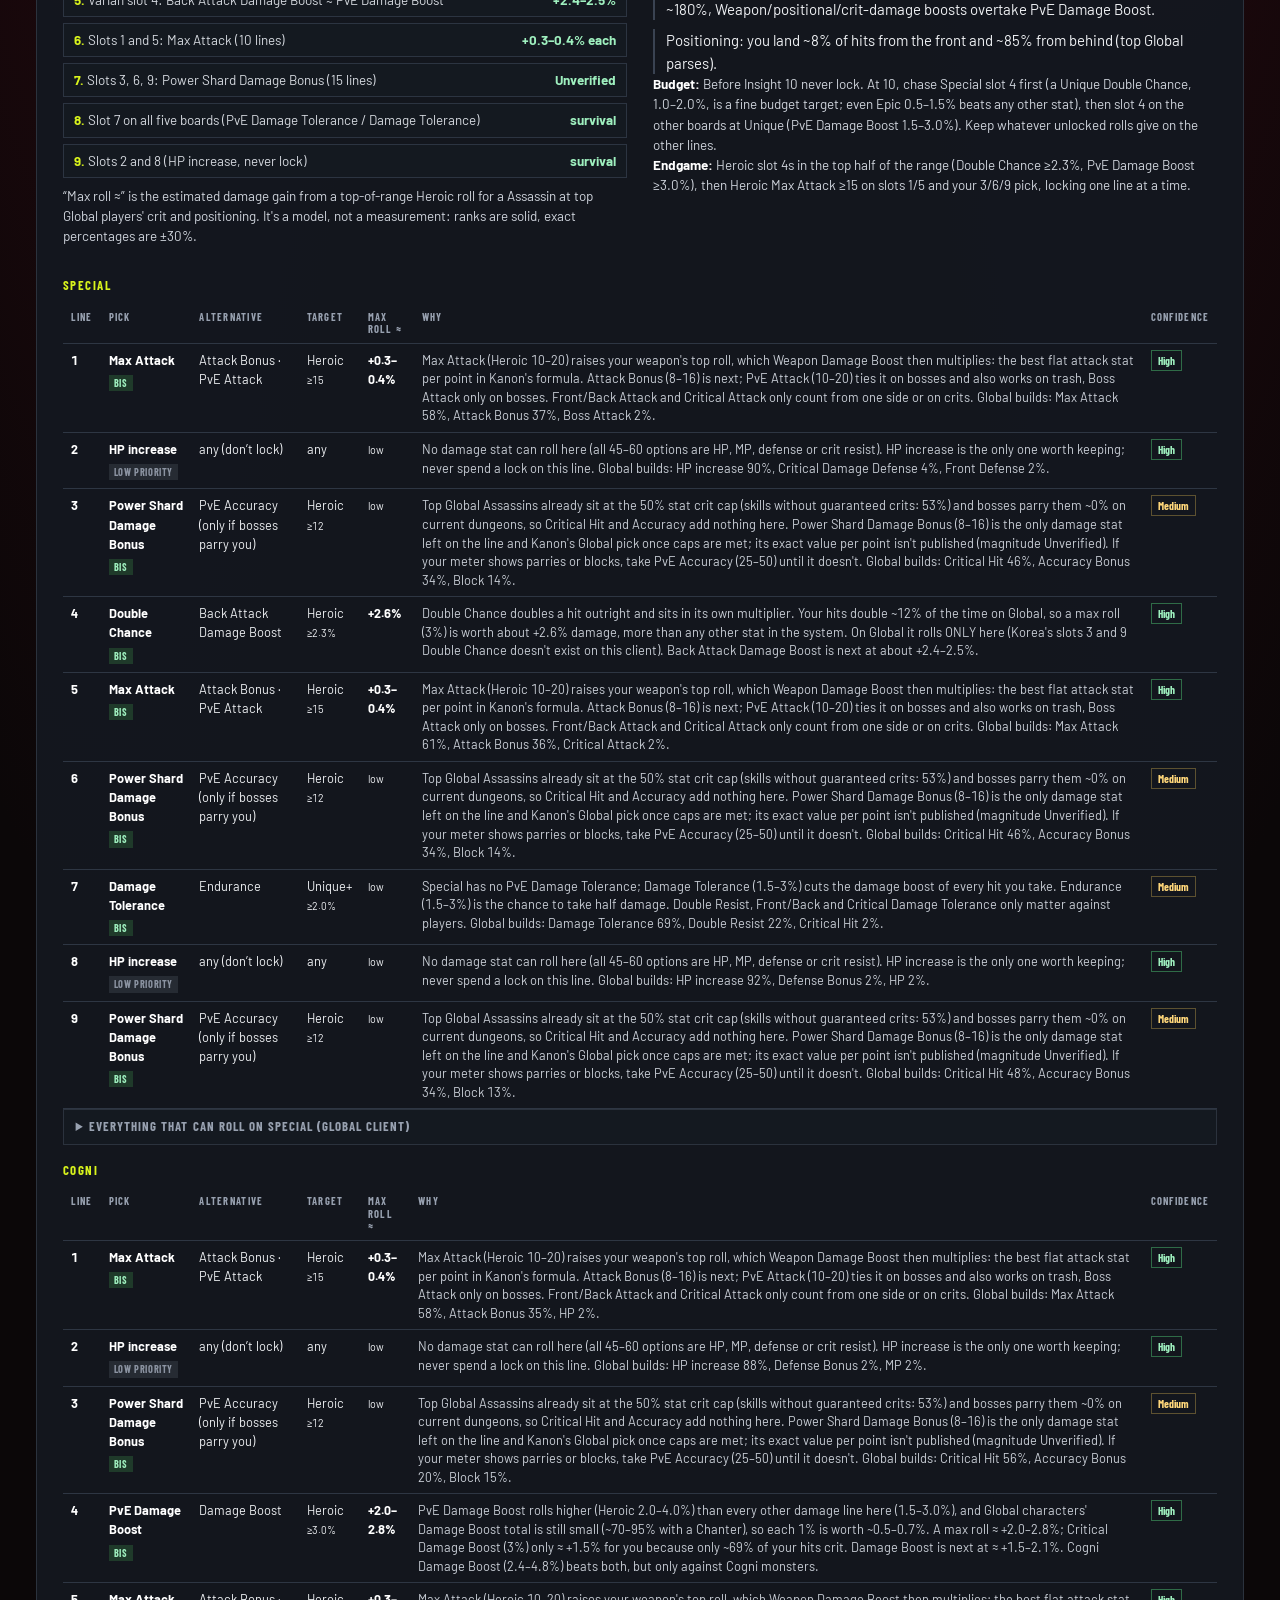
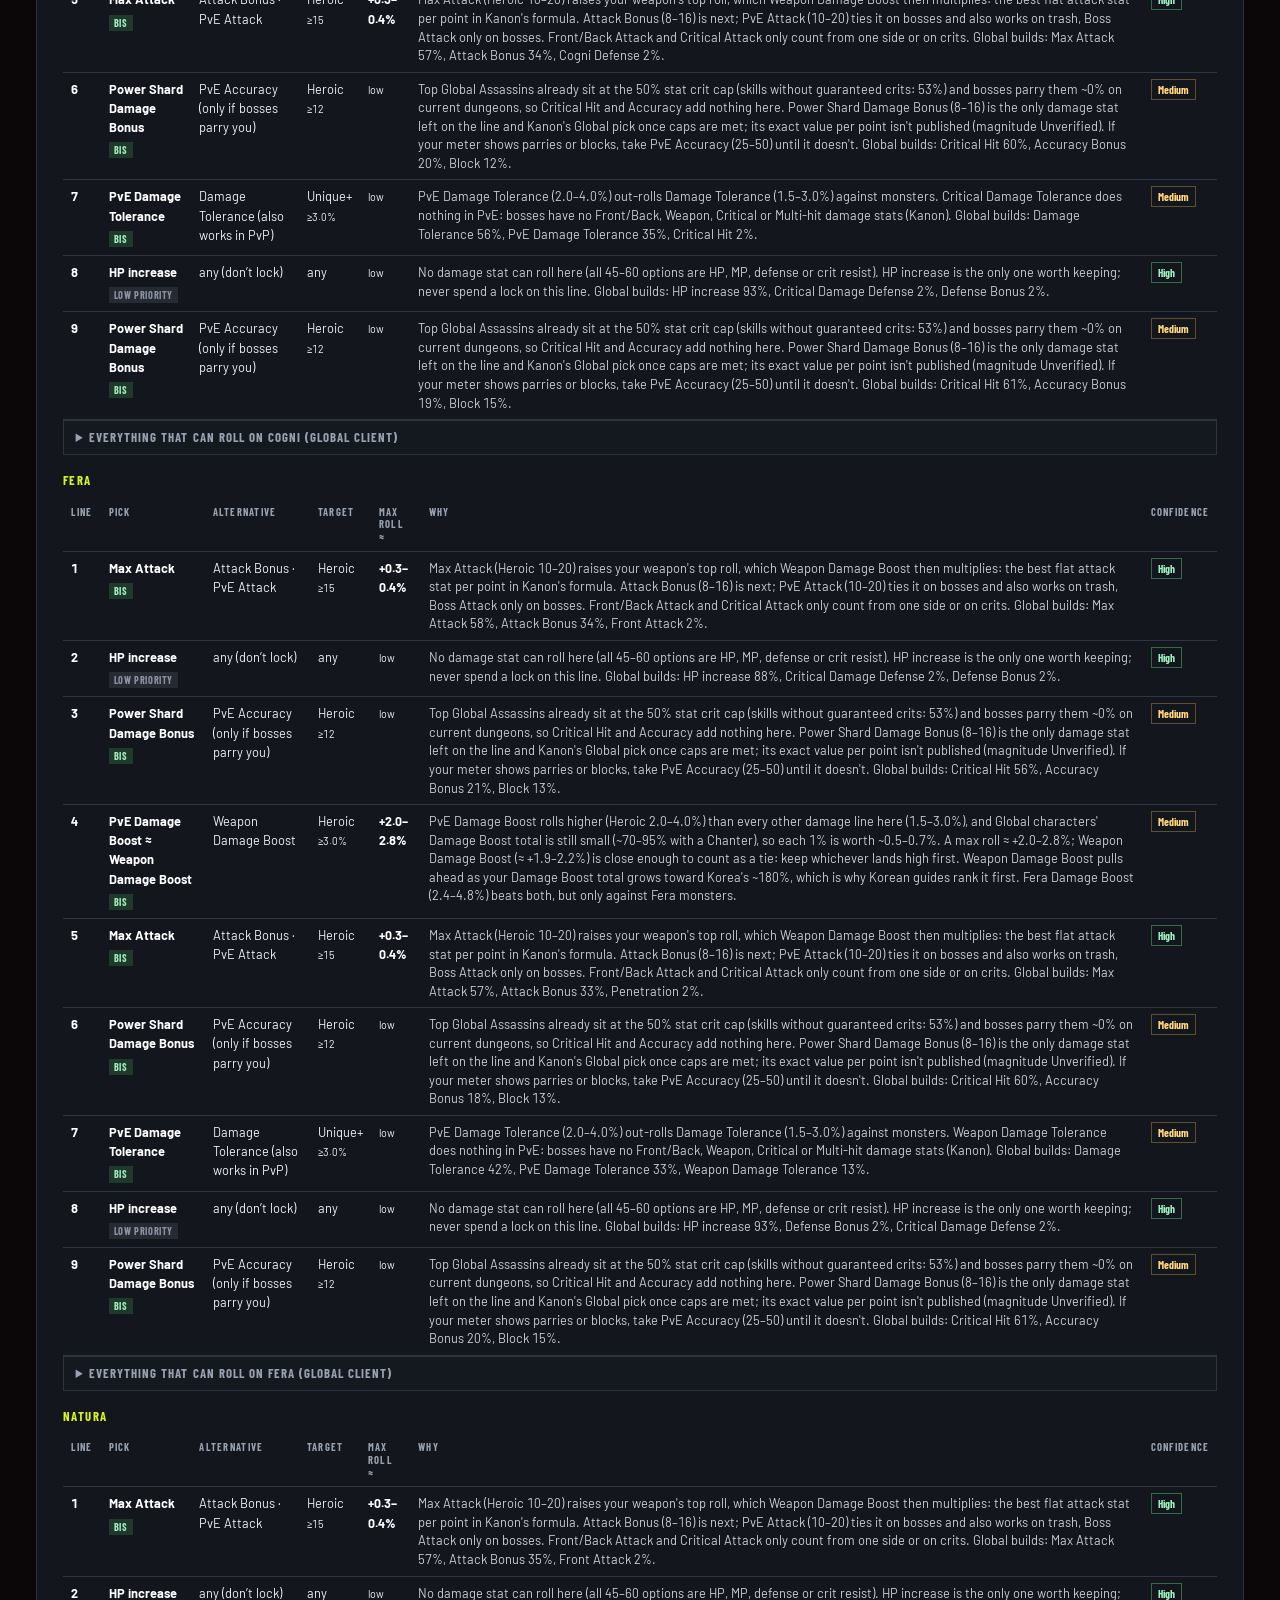
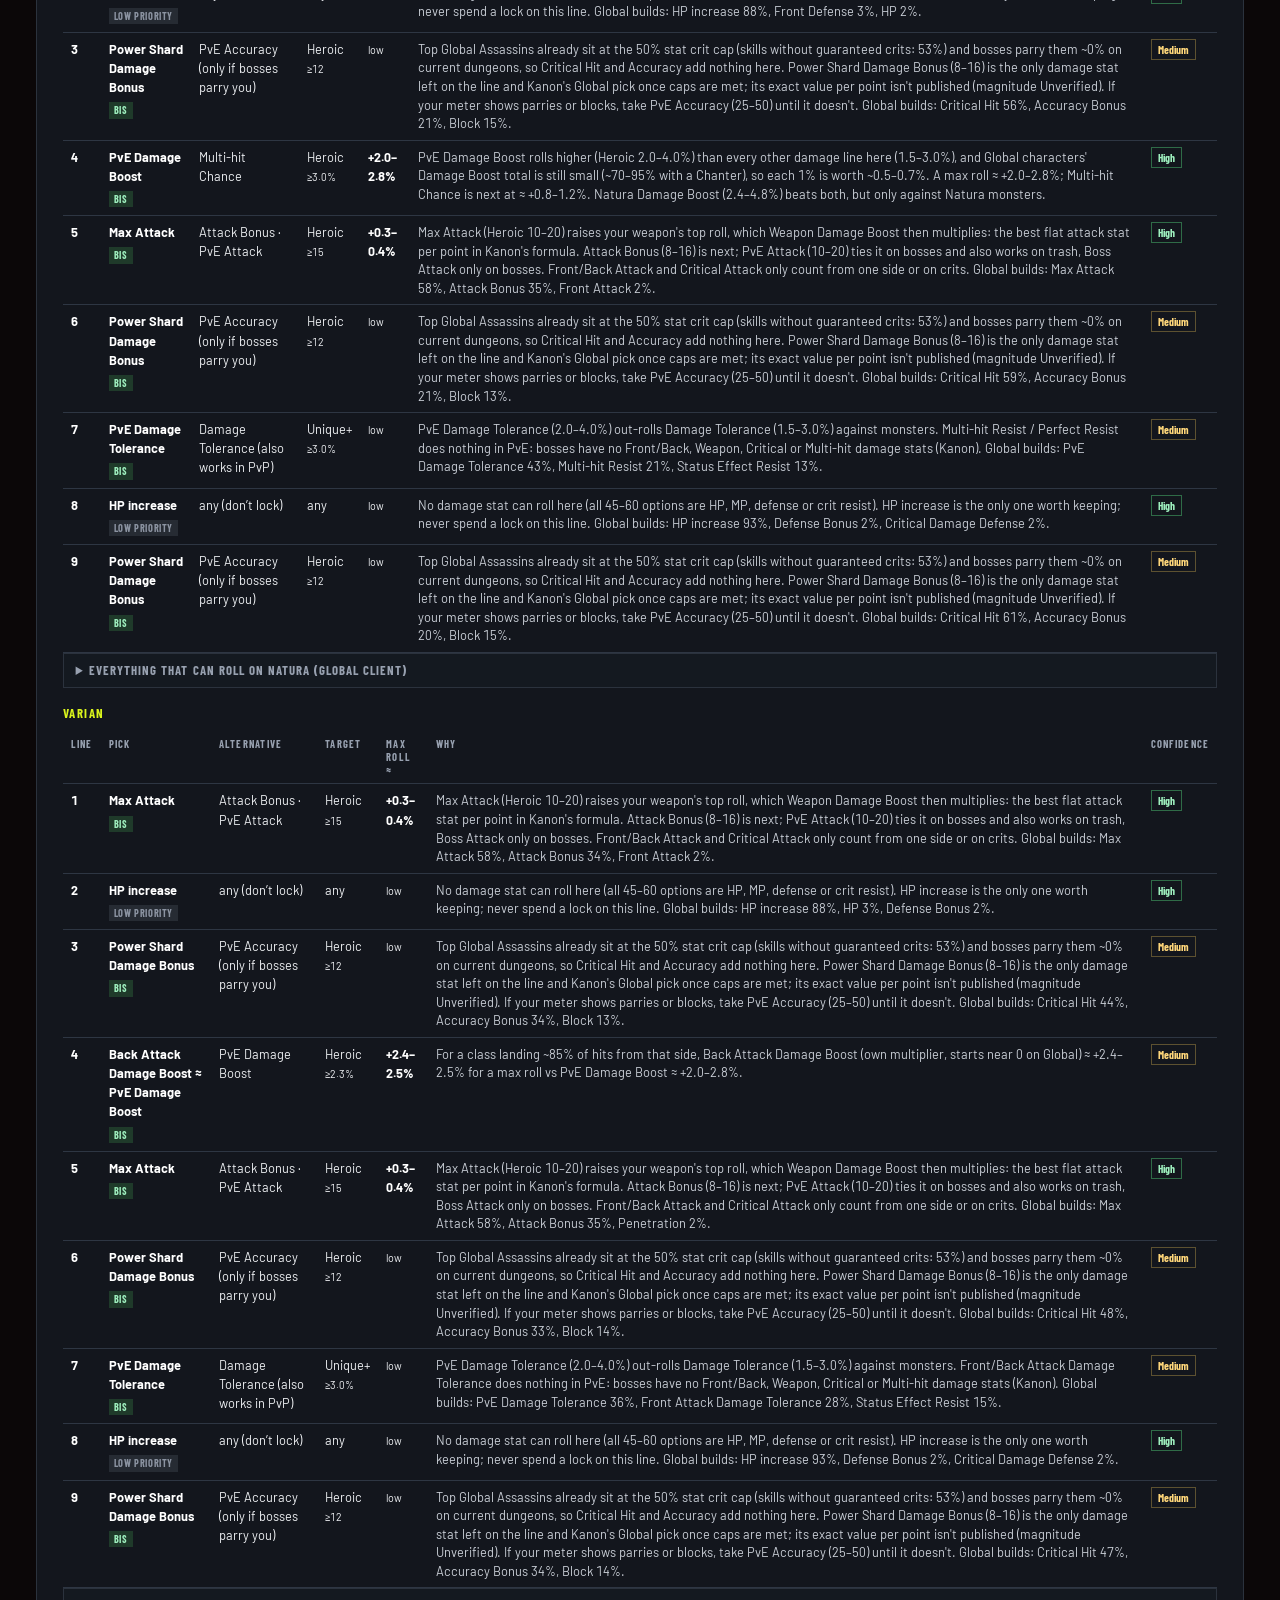
==== commit c9a83a60: "Pet Genus rebuilt from the Global client tables, per-class 45-line picks - The old Genus advice ("sl" ====
--- a/assassin.html
+++ b/assassin.html
@@ -41,6 +41,7 @@
   <a href="#specs">Specializations</a>
   <a href="#tiers">Tier list</a>
   <a href="#gear">Gear</a>
+  <a href="#genus">Pet Genus</a>
   <a href="#patches">Patches</a>
 </nav>
 
--- a/site.css
+++ b/site.css
@@ -402,3 +402,20 @@
 a.ti:hover .t{color:var(--neon)}
 b.tl{display:inline-grid;place-items:center;width:22px;height:22px;font:800 .8rem/1 var(--f-display);color:#111}
 b.tl.S{background:var(--t-s)} b.tl.A{background:var(--t-a)} b.tl.B{background:var(--t-b)} b.tl.C{background:var(--t-c)}
+/* Pet Genus section */
+.gaudit{padding:12px 14px;margin:0 0 14px;border:1px solid #6b5a22;background:#221d10;color:#eadfb8;font-size:.86rem;line-height:1.55}
+.gaudit b{color:#fff} .gaudit i{color:#ffcf6b}
+ol.grank{margin:0 0 8px;padding:0;list-style:none;counter-reset:g;display:grid;gap:6px}
+ol.grank li{display:flex;justify-content:space-between;gap:12px;padding:6px 10px;background:#141920;border:1px solid #2c3441;font-size:.84rem;color:#d4d8de;counter-increment:g}
+ol.grank li span::before{content:counter(g) ". ";color:var(--neon);font-weight:700}
+ol.grank li b{white-space:nowrap;color:#9ff0bf}
+.gboards{display:grid;gap:18px;margin-top:16px}
+table.gtbl td{vertical-align:top;font-size:.8rem}
+table.gtbl td.gwhy{min-width:260px;color:#c9ced6;line-height:1.45}
+table.gtbl .gpick{display:block;color:#fff;margin-bottom:3px}
+.gtag{display:inline-block;font:700 .64rem/1 var(--f-ui);letter-spacing:.06em;text-transform:uppercase;padding:3px 5px;background:#2a2f3a;color:#cfd4dc}
+.gtag.t-bis{background:#1f3a2a;color:#9ff0bf} .gtag.t-cond{background:#3a3217;color:#ffd77a} .gtag.t-low{background:#262b33;color:#8b93a1} .gtag.t-unv{background:#3a1d1d;color:#ff9a9a} .gtag.t-alt{background:#1d2a3a;color:#9cc8ff}
+.gconf{font:700 .7rem/1 var(--f-ui);padding:3px 6px;border:1px solid #3a4352}
+.gconf.c-high{color:#9ff0bf;border-color:#2f6b47} .gconf.c-medium{color:#ffd77a;border-color:#5d5130} .gconf.c-low{color:#ff9a9a;border-color:#6b2f2f}
+.gpool{display:grid;grid-template-columns:repeat(auto-fill,minmax(260px,1fr));gap:10px 18px;font-size:.78rem;color:#c9ced6}
+.gpool p{margin:3px 0}
